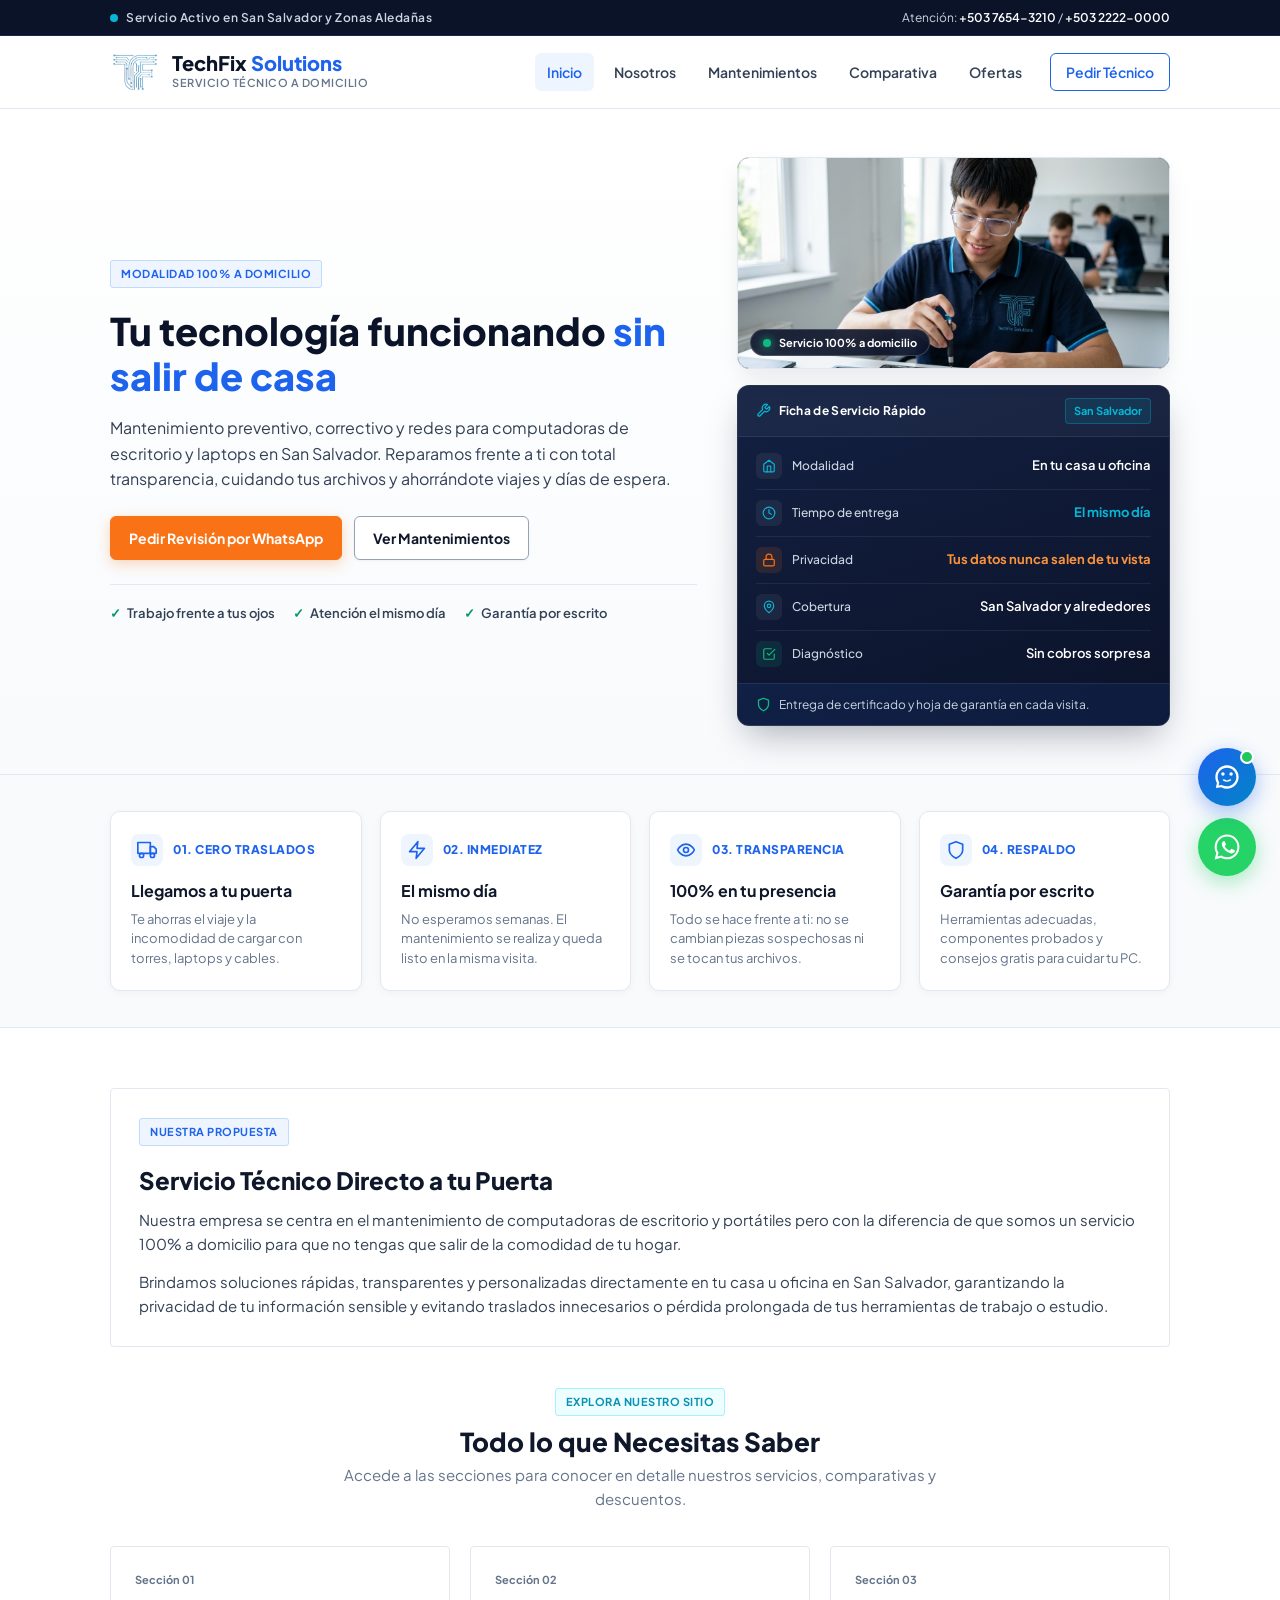
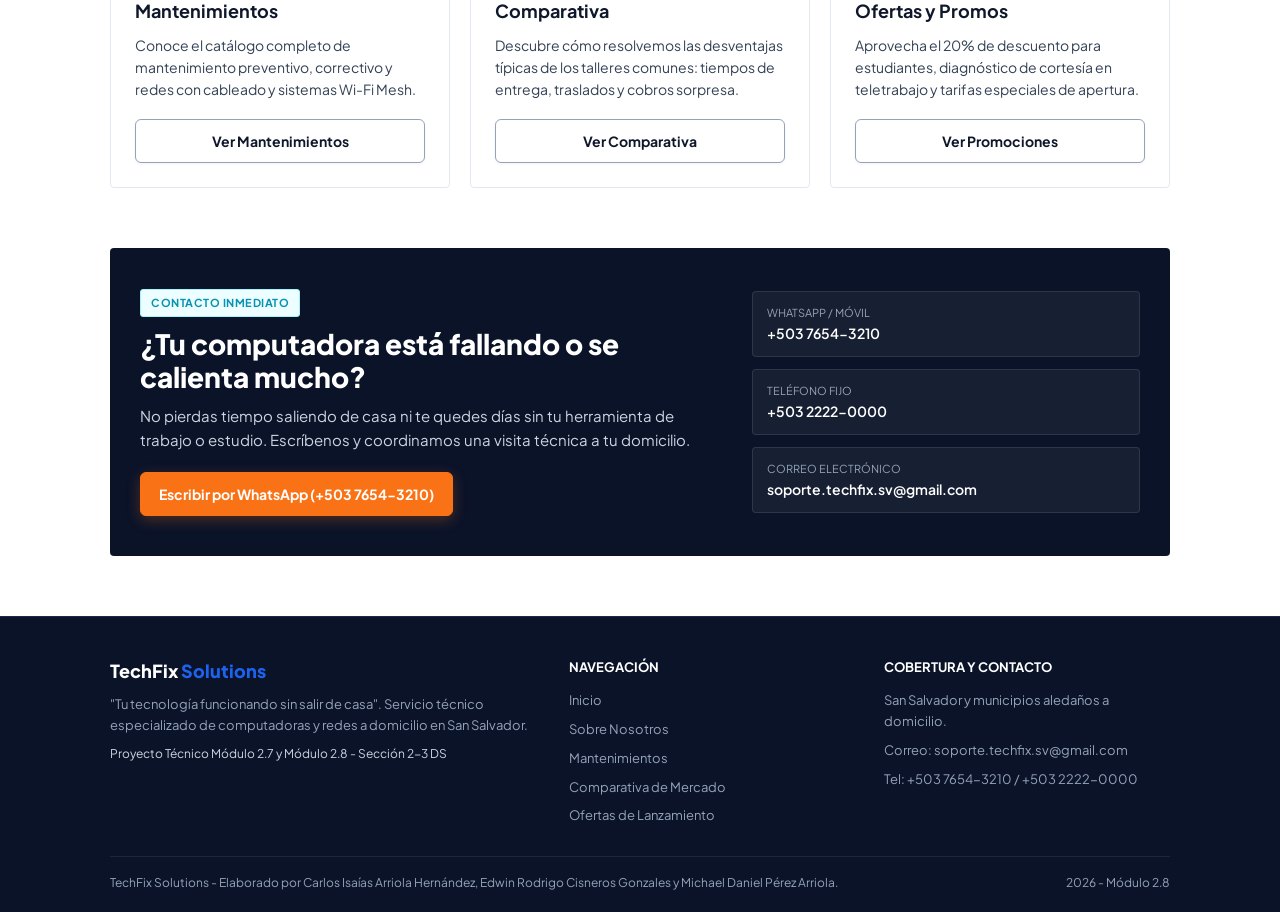
==== index.html @ d592412f "actualización" ====
<!DOCTYPE html>
<html lang="es">
<head>
    <meta charset="UTF-8">
    <meta name="viewport" content="width=device-width, initial-scale=1.0">
    <title>TechFix Solutions - Servicio Técnico a Domicilio</title>
    <link rel="stylesheet" href="styles.css">
</head>
<body>

    <div class="barra-superior">
        <div class="barra-superior-contenedor">
            <div class="barra-estado">
                <span class="punto-activo"></span>
                <span>Servicio Activo en San Salvador y Zonas Aledañas</span>
            </div>
            <div class="barra-telefonos">
                <span>Atención: </span>
                <a href="tel:+50376543210">+503 7654-3210</a>
                <span> / </span>
                <a href="tel:+50322220000">+503 2222-0000</a>
            </div>
        </div>
    </div>

    <header class="cabecera">
        <div class="cabecera-contenedor">
            <a href="index.html" class="logo-zona">
                <img src="img/logo.png" alt="Logo TechFix Solutions">
                <div class="logo-texto">
                    <span class="logo-titulo">TechFix <span>Solutions</span></span>
                    <span class="logo-subtitulo">Servicio Técnico a Domicilio</span>
                </div>
            </a>
            <!-- Botón Menú Hamburguesa Móvil -->
            <button class="menu-hamburguesa" id="menu-hamburguesa" aria-label="Abrir menú de navegación" aria-expanded="false">
                <span class="linea-hamburguesa"></span>
                <span class="linea-hamburguesa"></span>
                <span class="linea-hamburguesa"></span>
            </button>

            <nav class="navegacion" id="navegacion-menu">
                <a href="index.html" class="activo">Inicio</a>
                <a href="nosotros.html">Nosotros</a>
                <a href="mantenimientos.html">Mantenimientos</a>
                <a href="comparativa.html">Comparativa</a>
                <a href="ofertas.html">Ofertas</a>
                <a href="https://wa.me/50376543210?text=Hola%20TechFix,%20necesito%20una%20revisi%C3%B3n%20t%C3%A9cnica%20a%20domicilio." target="_blank" class="boton boton-menu">Pedir Técnico</a>
            </nav>
        </div>
    </header>

    <div class="portada">
        <div class="contenedor portada-grid">
            <div class="portada-texto">
                <span class="etiqueta">Modalidad 100% a Domicilio</span>
                <h1>Tu tecnología funcionando <span>sin salir de casa</span></h1>
                <p>
                    Mantenimiento preventivo, correctivo y redes para computadoras de escritorio y laptops en San Salvador. Reparamos frente a ti con total transparencia, cuidando tus archivos y ahorrándote viajes y días de espera.
                </p>

                <div class="grupo-botones">
                    <a href="https://wa.me/50376543210?text=Hola%20TechFix,%20quisiera%20solicitar%20una%20revisi%C3%B3n%20a%20domicilio." target="_blank" class="boton boton-naranja">
                        Pedir Revisión por WhatsApp
                    </a>
                    <a href="mantenimientos.html" class="boton boton-borde">
                        Ver Mantenimientos
                    </a>
                </div>

                <div class="puntos-clave">
                    <div class="punto-item">
                        <span class="icono-check">✓</span>
                        <span>Trabajo frente a tus ojos</span>
                    </div>
                    <div class="punto-item">
                        <span class="icono-check">✓</span>
                        <span>Atención el mismo día</span>
                    </div>
                    <div class="punto-item">
                        <span class="icono-check">✓</span>
                        <span>Garantía por escrito</span>
                    </div>
                </div>
            </div>

            <div class="portada-visual">
                <div class="hero-imagen-card">
                    <img src="img/tecnico-reparacion.jpg" alt="Técnico especialista de TechFix realizando mantenimiento de laptop a domicilio" class="hero-imagen">
                    <div class="hero-imagen-badge">
                        <span class="punto-verde"></span>
                        <span>Servicio 100% a domicilio</span>
                    </div>
                </div>

                <div class="ficha-servicio">
                    <div class="ficha-cabecera">
                        <div class="ficha-cabecera-titulo">
                            <svg width="15" height="15" viewBox="0 0 24 24" fill="none" stroke="currentColor" stroke-width="2" stroke-linecap="round" stroke-linejoin="round"><path d="M14.7 6.3a1 1 0 0 0 0 1.4l1.6 1.6a1 1 0 0 0 1.4 0l3.77-3.77a6 6 0 0 1-7.94 7.94l-6.91 6.91a2.12 2.12 0 0 1-3-3l6.91-6.91a6 6 0 0 1 7.94-7.94l-3.76 3.76z"></path></svg>
                            <span>Ficha de Servicio Rápido</span>
                        </div>
                        <span class="codigo">San Salvador</span>
                    </div>
                    <div class="ficha-cuerpo">
                        <div class="ficha-fila">
                            <div class="ficha-etiqueta-grupo">
                                <span class="ficha-icono">
                                    <svg width="14" height="14" viewBox="0 0 24 24" fill="none" stroke="currentColor" stroke-width="2" stroke-linecap="round" stroke-linejoin="round"><path d="m3 9 9-7 9 7v11a2 2 0 0 1-2 2H5a2 2 0 0 1-2-2z"></path><polyline points="9 22 9 12 15 12 15 22"></polyline></svg>
                                </span>
                                <span class="ficha-etiqueta">Modalidad</span>
                            </div>
                            <span class="ficha-valor">En tu casa u oficina</span>
                        </div>
                        <div class="ficha-fila">
                            <div class="ficha-etiqueta-grupo">
                                <span class="ficha-icono">
                                    <svg width="14" height="14" viewBox="0 0 24 24" fill="none" stroke="currentColor" stroke-width="2" stroke-linecap="round" stroke-linejoin="round"><circle cx="12" cy="12" r="10"></circle><polyline points="12 6 12 12 16 14"></polyline></svg>
                                </span>
                                <span class="ficha-etiqueta">Tiempo de entrega</span>
                            </div>
                            <span class="ficha-valor destacado-cian">El mismo día</span>
                        </div>
                        <div class="ficha-fila">
                            <div class="ficha-etiqueta-grupo">
                                <span class="ficha-icono naranja">
                                    <svg width="14" height="14" viewBox="0 0 24 24" fill="none" stroke="currentColor" stroke-width="2" stroke-linecap="round" stroke-linejoin="round"><rect x="3" y="11" width="18" height="11" rx="2" ry="2"></rect><path d="M7 11V7a5 5 0 0 1 10 0v4"></path></svg>
                                </span>
                                <span class="ficha-etiqueta">Privacidad</span>
                            </div>
                            <span class="ficha-valor destacado-naranja">Tus datos nunca salen de tu vista</span>
                        </div>
                        <div class="ficha-fila">
                            <div class="ficha-etiqueta-grupo">
                                <span class="ficha-icono">
                                    <svg width="14" height="14" viewBox="0 0 24 24" fill="none" stroke="currentColor" stroke-width="2" stroke-linecap="round" stroke-linejoin="round"><path d="M20 10c0 6-8 12-8 12s-8-6-8-12a8 8 0 0 1 16 0Z"></path><circle cx="12" cy="10" r="3"></circle></svg>
                                </span>
                                <span class="ficha-etiqueta">Cobertura</span>
                            </div>
                            <span class="ficha-valor">San Salvador y alrededores</span>
                        </div>
                        <div class="ficha-fila">
                            <div class="ficha-etiqueta-grupo">
                                <span class="ficha-icono verde">
                                    <svg width="14" height="14" viewBox="0 0 24 24" fill="none" stroke="currentColor" stroke-width="2" stroke-linecap="round" stroke-linejoin="round"><path d="M9 11l3 3L22 4"></path><path d="M21 12v7a2 2 0 0 1-2 2H5a2 2 0 0 1-2-2V5a2 2 0 0 1 2-2h11"></path></svg>
                                </span>
                                <span class="ficha-etiqueta">Diagnóstico</span>
                            </div>
                            <span class="ficha-valor">Sin cobros sorpresa</span>
                        </div>
                    </div>
                    <div class="ficha-pie">
                        <svg width="15" height="15" viewBox="0 0 24 24" fill="none" stroke="currentColor" stroke-width="2" stroke-linecap="round" stroke-linejoin="round"><path d="M12 22s8-4 8-10V5l-8-3-8 3v7c0 6 8 10 8 10z"></path></svg>
                        <span>Entrega de certificado y hoja de garantía en cada visita.</span>
                    </div>
                </div>
            </div>
        </div>
    </div>

    <div class="tira-ventajas">
        <div class="contenedor">
            <div class="ventajas-grid">
                <div class="ventaja-item">
                    <div class="ventaja-icono-wrap">
                        <svg width="20" height="20" viewBox="0 0 24 24" fill="none" stroke="currentColor" stroke-width="2" stroke-linecap="round" stroke-linejoin="round"><rect x="1" y="3" width="15" height="13"></rect><polygon points="16 8 20 8 23 11 23 16 16 16 16 8"></polygon><circle cx="5.5" cy="18.5" r="2.5"></circle><circle cx="18.5" cy="18.5" r="2.5"></circle></svg>
                        <span class="ventaja-numero">01. Cero Traslados</span>
                    </div>
                    <div class="ventaja-titulo">Llegamos a tu puerta</div>
                    <div class="ventaja-desc">Te ahorras el viaje y la incomodidad de cargar con torres, laptops y cables.</div>
                </div>
                <div class="ventaja-item">
                    <div class="ventaja-icono-wrap">
                        <svg width="20" height="20" viewBox="0 0 24 24" fill="none" stroke="currentColor" stroke-width="2" stroke-linecap="round" stroke-linejoin="round"><polygon points="13 2 3 14 12 14 11 22 21 10 12 10 13 2"></polygon></svg>
                        <span class="ventaja-numero">02. Inmediatez</span>
                    </div>
                    <div class="ventaja-titulo">El mismo día</div>
                    <div class="ventaja-desc">No esperamos semanas. El mantenimiento se realiza y queda listo en la misma visita.</div>
                </div>
                <div class="ventaja-item">
                    <div class="ventaja-icono-wrap">
                        <svg width="20" height="20" viewBox="0 0 24 24" fill="none" stroke="currentColor" stroke-width="2" stroke-linecap="round" stroke-linejoin="round"><path d="M2 12s3-7 10-7 10 7 10 7-3 7-10 7-10-7-10-7Z"></path><circle cx="12" cy="12" r="3"></circle></svg>
                        <span class="ventaja-numero">03. Transparencia</span>
                    </div>
                    <div class="ventaja-titulo">100% en tu presencia</div>
                    <div class="ventaja-desc">Todo se hace frente a ti: no se cambian piezas sospechosas ni se tocan tus archivos.</div>
                </div>
                <div class="ventaja-item">
                    <div class="ventaja-icono-wrap">
                        <svg width="20" height="20" viewBox="0 0 24 24" fill="none" stroke="currentColor" stroke-width="2" stroke-linecap="round" stroke-linejoin="round"><path d="M12 22s8-4 8-10V5l-8-3-8 3v7c0 6 8 10 8 10z"></path></svg>
                        <span class="ventaja-numero">04. Respaldo</span>
                    </div>
                    <div class="ventaja-titulo">Garantía por escrito</div>
                    <div class="ventaja-desc">Herramientas adecuadas, componentes probados y consejos gratis para cuidar tu PC.</div>
                </div>
            </div>
        </div>
    </div>

    <div class="seccion">
        <div class="contenedor">
            <div class="bloque-historia">
                <span class="etiqueta">Nuestra Propuesta</span>
                <h2 class="titulo-seccion" style="font-size: 24px; margin: 10px 0 14px 0;">Servicio Técnico Directo a tu Puerta</h2>
                <p>
                    Nuestra empresa se centra en el mantenimiento de computadoras de escritorio y portátiles pero con la diferencia de que somos un servicio 100% a domicilio para que no tengas que salir de la comodidad de tu hogar.
                </p>
                <p>
                    Brindamos soluciones rápidas, transparentes y personalizadas directamente en tu casa u oficina en San Salvador, garantizando la privacidad de tu información sensible y evitando traslados innecesarios o pérdida prolongada de tus herramientas de trabajo o estudio.
                </p>
            </div>

            <div class="seccion-cabecera centrada" style="margin-top: 40px;">
                <span class="etiqueta cian">Explora Nuestro Sitio</span>
                <h2 class="titulo-seccion">Todo lo que Necesitas Saber</h2>
                <p class="subtitulo-seccion">Accede a las secciones para conocer en detalle nuestros servicios, comparativas y descuentos.</p>
            </div>

            <div class="servicios-grid">
                <div class="tarjeta-servicio">
                    <span class="servicio-numero">Sección 01</span>
                    <h3>Mantenimientos</h3>
                    <p class="servicio-texto">
                        Conoce el catálogo completo de mantenimiento preventivo, correctivo y redes con cableado y sistemas Wi-Fi Mesh.
                    </p>
                    <a href="mantenimientos.html" class="boton boton-borde" style="margin-top: auto;">Ver Mantenimientos</a>
                </div>

                <div class="tarjeta-servicio">
                    <span class="servicio-numero">Sección 02</span>
                    <h3>Comparativa</h3>
                    <p class="servicio-texto">
                        Descubre cómo resolvemos las desventajas típicas de los talleres comunes: tiempos de entrega, traslados y cobros sorpresa.
                    </p>
                    <a href="comparativa.html" class="boton boton-borde" style="margin-top: auto;">Ver Comparativa</a>
                </div>

                <div class="tarjeta-servicio">
                    <span class="servicio-numero">Sección 03</span>
                    <h3>Ofertas y Promos</h3>
                    <p class="servicio-texto">
                        Aprovecha el 20% de descuento para estudiantes, diagnóstico de cortesía en teletrabajo y tarifas especiales de apertura.
                    </p>
                    <a href="ofertas.html" class="boton boton-borde" style="margin-top: auto;">Ver Promociones</a>
                </div>
            </div>
        </div>
    </div>

    <div class="seccion" style="padding-top: 0;">
        <div class="contenedor">
            <div class="tarjeta-contacto">
                <div>
                    <span class="etiqueta cian">Contacto Inmediato</span>
                    <h2>¿Tu computadora está fallando o se calienta mucho?</h2>
                    <p>
                        No pierdas tiempo saliendo de casa ni te quedes días sin tu herramienta de trabajo o estudio. Escríbenos y coordinamos una visita técnica a tu domicilio.
                    </p>
                    <a href="https://wa.me/50376543210?text=Hola%20TechFix,%20necesito%20agendar%20un%20servicio%20t%C3%A9cnico." target="_blank" class="boton boton-naranja">
                        Escribir por WhatsApp (+503 7654-3210)
                    </a>
                </div>

                <div class="contacto-lista">
                    <a href="https://wa.me/50376543210" target="_blank" class="contacto-fila">
                        <div>
                            <div class="contacto-dato-titulo">WhatsApp / Móvil</div>
                            <div class="contacto-dato-valor">+503 7654-3210</div>
                        </div>
                    </a>
                    <a href="tel:+50322220000" class="contacto-fila">
                        <div>
                            <div class="contacto-dato-titulo">Teléfono Fijo</div>
                            <div class="contacto-dato-valor">+503 2222-0000</div>
                        </div>
                    </a>
                    <a href="mailto:soporte.techfix.sv@gmail.com" class="contacto-fila">
                        <div>
                            <div class="contacto-dato-titulo">Correo Electrónico</div>
                            <div class="contacto-dato-valor">soporte.techfix.sv@gmail.com</div>
                        </div>
                    </a>
                </div>
            </div>
        </div>
    </div>

    <footer class="pie-pagina">
        <div class="contenedor">
            <div class="pie-grid">
                <div class="pie-columna">
                    <h3>TechFix <span>Solutions</span></h3>
                    <p>
                        "Tu tecnología funcionando sin salir de casa". Servicio técnico especializado de computadoras y redes a domicilio en San Salvador.
                    </p>
                    <p style="margin-top: 8px; font-size: 12px; color: #cbd5e1;">
                        Proyecto Técnico Módulo 2.7 y Módulo 2.8 - Sección 2-3 DS
                    </p>
                </div>

                <div class="pie-columna">
                    <h4>Navegación</h4>
                    <ul class="pie-enlaces">
                        <li><a href="index.html">Inicio</a></li>
                        <li><a href="nosotros.html">Sobre Nosotros</a></li>
                        <li><a href="mantenimientos.html">Mantenimientos</a></li>
                        <li><a href="comparativa.html">Comparativa de Mercado</a></li>
                        <li><a href="ofertas.html">Ofertas de Lanzamiento</a></li>
                    </ul>
                </div>

                <div class="pie-columna">
                    <h4>Cobertura y Contacto</h4>
                    <ul class="pie-lista">
                        <li>San Salvador y municipios aledaños a domicilio.</li>
                        <li>Correo: soporte.techfix.sv@gmail.com</li>
                        <li>Tel: +503 7654-3210 / +503 2222-0000</li>
                    </ul>
                </div>
            </div>

            <div class="pie-abajo">
                <div>TechFix Solutions - Elaborado por Carlos Isaías Arriola Hernández, Edwin Rodrigo Cisneros Gonzales y Michael Daniel Pérez Arriola.</div>
                <div>2026 - Módulo 2.8</div>
            </div>
        </div>
    </footer>

    <a href="https://wa.me/50376543210?text=Hola%20TechFix,%20quisiera%20solicitar%20una%20revisi%C3%B3n%20a%20domicilio." class="boton-flotante-wsp" target="_blank" rel="noopener noreferrer" aria-label="Contactar por WhatsApp">
        <svg viewBox="0 0 24 24">
            <path d="M12.04 2C6.58 2 2.13 6.45 2.13 11.91C2.13 13.66 2.59 15.36 3.45 16.86L2.05 22L7.3 20.62C8.75 21.41 10.38 21.83 12.04 21.83C17.5 21.83 21.95 17.38 21.95 11.92C21.95 9.27 20.92 6.78 19.05 4.91C17.18 3.03 14.69 2 12.04 2M12.05 3.67C14.25 3.67 16.31 4.53 17.87 6.09C19.42 7.65 20.28 9.72 20.28 11.92C20.28 16.46 16.58 20.15 12.04 20.15C10.56 20.15 9.11 19.76 7.85 19L7.55 18.83L4.43 19.65L5.26 16.61L5.06 16.29C4.24 15 3.8 13.47 3.8 11.91C3.81 7.37 7.5 3.67 12.05 3.67M9.53 7.33C9.33 7.33 9.03 7.41 8.78 7.68C8.54 7.94 7.86 8.58 7.86 9.87C7.86 11.16 8.8 12.41 8.93 12.59C9.07 12.77 10.74 15.34 13.3 16.44C13.91 16.7 14.39 16.86 14.76 16.98C15.37 17.17 15.93 17.15 16.37 17.08C16.87 17.01 17.88 16.47 18.09 15.88C18.3 15.29 18.3 14.79 18.23 14.68C18.17 14.58 18.02 14.52 17.75 14.39C17.48 14.26 16.17 13.61 15.93 13.52C15.68 13.44 15.5 13.39 15.32 13.66C15.14 13.93 14.63 14.52 14.47 14.71C14.32 14.89 14.17 14.92 13.9 14.79C13.63 14.65 12.78 14.38 11.76 13.47C10.97 12.76 10.43 11.89 10.28 11.63C10.13 11.36 10.26 11.22 10.4 11.08C10.52 10.96 10.67 10.77 10.81 10.61C10.95 10.44 11 10.32 11.09 10.13C11.18 9.95 11.14 9.79 11.07 9.66C11 9.53 10.49 8.27 10.28 7.76C10.08 7.27 9.87 7.33 9.71 7.33H9.53Z"/>
        </svg>
        <span class="tooltip-wsp">¿Hablamos por WhatsApp?</span>
    </a>

    <!-- Botón flotante para abrir/cerrar Asistente IA -->
    <button id="chat-toggle-btn" class="chat-toggle-btn" aria-label="Abrir chat con Asistente IA" title="Asistente TechFix IA">
        <svg viewBox="0 0 24 24">
            <path d="M12 2C6.477 2 2 6.477 2 12c0 1.821.487 3.53 1.338 5L2.5 21.5l4.636-.814A9.957 9.957 0 0012 22c5.523 0 10-4.477 10-10S17.523 2 12 2zm0 18c-1.48 0-2.88-.363-4.11-1.006l-.294-.153-2.73.479.489-2.673-.16-.298A7.95 7.95 0 014 12c0-4.411 3.589-8 8-8s8 3.589 8 8-3.589 8-8 8zm-3.5-9a1.5 1.5 0 100-3 1.5 1.5 0 000 3zm7 0a1.5 1.5 0 100-3 1.5 1.5 0 000 3zm-3.5 5c2.33 0 3.75-1.5 3.75-1.5-.22-.3-.55-.5-.95-.5-1.07 0-1.8 1-2.8 1s-1.73-1-2.8-1c-.4 0-.73.2-.95.5 0 0 1.42 1.5 3.75 1.5z"/>
        </svg>
        <span class="chat-toggle-badge"></span>
        <span class="tooltip-chat">¿Dudas? Habla con nuestra IA</span>
    </button>

    <!-- Contenedor del Chatbot -->
    <div id="chat-container" class="chat-container hidden" role="dialog" aria-labelledby="chat-titulo">
        <div class="chat-header">
            <div class="chat-header-info">
                <div class="chat-avatar-icon">
                    <svg viewBox="0 0 24 24">
                        <path d="M12 2a2 2 0 0 1 2 2c0 .74-.4 1.39-1 1.73V7h1a7 7 0 0 1 7 7h1a1 1 0 0 1 1 1v3a1 1 0 0 1-1 1h-1v1a2 2 0 0 1-2 2H5a2 2 0 0 1-2-2v-1H2a1 1 0 0 1-1-1v-3a1 1 0 0 1 1-1h1a7 7 0 0 1 7-7h1V5.73c-.6-.34-1-.99-1-1.73a2 2 0 0 1 2-2M7.5 13A2.5 2.5 0 0 0 5 15.5 2.5 2.5 0 0 0 7.5 18a2.5 2.5 0 0 0 2.5-2.5A2.5 2.5 0 0 0 7.5 13m9 0a2.5 2.5 0 0 0-2.5 2.5 2.5 2.5 0 0 0 2.5 2.5 2.5 2.5 0 0 0 2.5-2.5 2.5 2.5 0 0 0-2.5-2.5"/>
                    </svg>
                </div>
                <div class="chat-header-texto">
                    <span id="chat-titulo" class="chat-header-titulo">TechFix IA</span>
                    <span class="chat-header-estado">
                        <span class="status-dot-pulse"></span>
                        <span>Asistente en línea</span>
                    </span>
                </div>
            </div>
            <div class="chat-header-acciones">
                <button type="button" id="chat-reset-btn" class="chat-btn-icono" title="Reiniciar conversación" aria-label="Reiniciar conversación">
                    <svg viewBox="0 0 24 24">
                        <path d="M17.65 6.35A7.958 7.958 0 0 0 12 4c-4.42 0-7.99 3.58-7.99 8s3.57 8 7.99 8c3.73 0 6.84-2.55 7.73-6h-2.08A5.99 5.99 0 0 1 12 18c-3.31 0-6-2.69-6-6s2.69-6 6-6c1.66 0 3.14.69 4.22 1.78L13 11h7V4l-2.35 2.35z"/>
                    </svg>
                </button>
                <button type="button" id="chat-close-btn" class="chat-btn-icono" title="Cerrar chat" aria-label="Cerrar chat">
                    <svg viewBox="0 0 24 24">
                        <path d="M19 6.41L17.59 5 12 10.59 6.41 5 5 6.41 10.59 12 5 17.59 6.41 19 12 13.41 17.59 19 19 17.59 13.41 12z"/>
                    </svg>
                </button>
            </div>
        </div>

        <div id="chat-messages" class="chat-messages">
            <div class="chat-msg bot">
                <p><strong>¡Hola! Soy TechFix IA</strong>, tu asistente virtual a domicilio.</p>
                <p>¿En qué te puedo ayudar hoy? Puedes preguntarme sobre nuestros mantenimientos, promociones o cómo agendar una visita técnica.</p>
            </div>
            <div class="chat-suggestions" id="chat-suggestions">
                <button type="button" class="chat-chip" data-query="¿Cuáles son los tipos de mantenimiento y qué incluyen?">Mantenimientos</button>
                <button type="button" class="chat-chip" data-query="¿Qué ofertas o promociones tienen vigentes?">Ofertas y Descuentos</button>
                <button type="button" class="chat-chip" data-query="¿En qué zonas atienden a domicilio?">Cobertura a Domicilio</button>
                <button type="button" class="chat-chip" data-query="¿Cómo puedo pedir un técnico por WhatsApp?">Pedir Técnico</button>
            </div>
        </div>

        <form id="chat-form" class="chat-input-area">
            <div class="chat-form-row">
                <input type="text" id="chat-input" placeholder="Escribe tu consulta aquí..." autocomplete="off" required />
                <button type="submit" id="chat-send-btn" aria-label="Enviar mensaje" title="Enviar">
                    <svg viewBox="0 0 24 24">
                        <path d="M2.01 21L23 12 2.01 3 2 10l15 2-15 2z"/>
                    </svg>
                </button>
            </div>
            <div class="chat-footer-note">TechFix Solutions · Respuestas con IA a domicilio</div>
        </form>
    </div>

    <script src="chat.js"></script>
</body>
</html>
---- styles.css ----
@import url('https://fonts.googleapis.com/css2?family=Plus+Jakarta+Sans:wght@400;500;600;700;800&display=swap');

:root {
    --azul-principal: #1D63ED;
    --azul-oscuro: #1248b8;
    --azul-fondo: #eff5ff;
    --cian: #06B6D4;
    --cian-fondo: #ecfeff;
    --naranja: #F97316;
    --naranja-oscuro: #ea580c;
    --naranja-fondo: #fff7ed;
    --negro-fondo: #0b1329;
    --azul-noche: #132042;
    --texto-oscuro: #0f172a;
    --texto-medio: #334155;
    --texto-suave: #64748b;
    --borde: #e2e8f0;
    --fondo-gris: #f8fafc;
    --blanco: #ffffff;
}

* {
    box-sizing: border-box;
    margin: 0;
    padding: 0;
}

body {
    font-family: 'Plus Jakarta Sans', sans-serif;
    background-color: #ffffff;
    color: var(--texto-oscuro);
    line-height: 1.6;
}

.barra-superior {
    background-color: var(--negro-fondo);
    color: #cbd5e1;
    font-size: 12px;
    padding: 8px 0;
    border-bottom: 1px solid #1a284e;
}

.barra-superior-contenedor {
    max-width: 1100px;
    margin: 0 auto;
    padding: 0 20px;
    display: flex;
    justify-content: space-between;
    align-items: center;
    gap: 15px;
    flex-wrap: wrap;
}

.barra-estado {
    display: flex;
    align-items: center;
    gap: 8px;
    font-weight: 600;
    letter-spacing: 0.5px;
}

.punto-activo {
    width: 8px;
    height: 8px;
    background-color: var(--cian);
    border-radius: 50%;
}

.barra-telefonos a {
    color: #ffffff;
    text-decoration: none;
    font-weight: 600;
}

.barra-telefonos a:hover {
    color: var(--cian);
}

.cabecera {
    background-color: var(--blanco);
    border-bottom: 1px solid var(--borde);
    position: sticky;
    top: 0;
    z-index: 100;
}

.cabecera-contenedor {
    max-width: 1100px;
    margin: 0 auto;
    padding: 15px 20px;
    display: flex;
    justify-content: space-between;
    align-items: center;
}

.logo-zona {
    display: flex;
    align-items: center;
    gap: 12px;
    text-decoration: none;
    color: inherit;
}

.logo-zona img {
    height: 42px;
    width: auto;
}

.logo-texto {
    display: flex;
    flex-direction: column;
}

.logo-titulo {
    font-size: 20px;
    font-weight: 800;
    color: var(--negro-fondo);
    line-height: 1.1;
}

.logo-titulo span {
    color: var(--azul-principal);
}

.logo-subtitulo {
    font-size: 11px;
    color: var(--texto-suave);
    font-weight: 600;
    text-transform: uppercase;
    letter-spacing: 0.5px;
}

/* Botón Hamburguesa (oculto en desktop) */
.menu-hamburguesa {
    display: none;
    background: transparent;
    border: none;
    cursor: pointer;
    padding: 8px;
    z-index: 101;
}

.linea-hamburguesa {
    display: block;
    width: 22px;
    height: 2.5px;
    background-color: var(--texto-oscuro);
    border-radius: 2px;
    transition: transform 0.3s cubic-bezier(0.16, 1, 0.3, 1), opacity 0.25s ease, background-color 0.25s ease;
}

.navegacion {
    display: flex;
    align-items: center;
    gap: 8px;
}

.navegacion a {
    color: var(--texto-medio);
    text-decoration: none;
    font-size: 14px;
    font-weight: 600;
    padding: 8px 12px;
    border-radius: 6px;
    transition: color 0.2s ease, background-color 0.2s ease;
}

.navegacion a:hover {
    color: var(--azul-principal);
    background-color: var(--fondo-gris);
}

.navegacion a.activo {
    color: var(--azul-principal);
    background-color: var(--azul-fondo);
}

.boton-menu {
    background-color: transparent !important;
    color: var(--azul-principal) !important;
    border: 1.5px solid var(--azul-principal) !important;
    font-weight: 700;
    padding: 7px 15px !important;
    border-radius: 6px;
    margin-left: 8px;
    transition: all 0.2s ease;
}

.boton-menu:hover {
    background-color: var(--azul-principal) !important;
    color: var(--blanco) !important;
    transform: translateY(-1px);
    box-shadow: 0 4px 12px rgba(29, 99, 237, 0.25);
}

.contenedor {
    max-width: 1100px;
    margin: 0 auto;
    padding: 0 20px;
}

.seccion {
    padding: 60px 0;
}

.seccion-gris {
    background-color: var(--fondo-gris);
    border-top: 1px solid var(--borde);
    border-bottom: 1px solid var(--borde);
}

.seccion-cabecera {
    margin-bottom: 35px;
}

.seccion-cabecera.centrada {
    text-align: center;
    max-width: 650px;
    margin-left: auto;
    margin-right: auto;
}

.etiqueta {
    display: inline-block;
    font-size: 11px;
    font-weight: 700;
    text-transform: uppercase;
    letter-spacing: 0.5px;
    color: var(--azul-principal);
    background-color: var(--azul-fondo);
    border: 1px solid #bfdbfe;
    padding: 4px 10px;
    border-radius: 3px;
    margin-bottom: 10px;
}

.etiqueta.naranja {
    color: var(--naranja);
    background-color: var(--naranja-fondo);
    border-color: #fed7aa;
}

.etiqueta.cian {
    color: #0891b2;
    background-color: var(--cian-fondo);
    border-color: #a5f3fc;
}

.titulo-seccion {
    font-size: 26px;
    font-weight: 800;
    color: var(--texto-oscuro);
    line-height: 1.2;
}

.subtitulo-seccion {
    font-size: 15px;
    color: var(--texto-suave);
    margin-top: 6px;
}

.boton {
    display: inline-flex;
    align-items: center;
    justify-content: center;
    gap: 8px;
    font-size: 14px;
    font-weight: 700;
    text-decoration: none;
    padding: 10px 18px;
    border-radius: 6px;
    cursor: pointer;
    border: 1px solid transparent;
    transition: all 0.2s ease;
}

.boton-naranja {
    background-color: var(--naranja);
    color: var(--blanco);
    border: 1.5px solid var(--naranja);
    box-shadow: 0 4px 14px rgba(249, 115, 22, 0.28);
}

.boton-naranja:hover {
    background-color: var(--naranja-oscuro);
    border-color: var(--naranja-oscuro);
    transform: translateY(-1px);
    box-shadow: 0 6px 18px rgba(249, 115, 22, 0.4);
}

.boton-borde {
    background-color: var(--blanco);
    color: var(--texto-oscuro);
    border: 1.5px solid #94a3b8;
    box-shadow: 0 1px 3px rgba(15, 23, 42, 0.05);
}

.boton-borde:hover {
    background-color: #f8fafc;
    border-color: var(--azul-principal);
    color: var(--azul-principal);
    transform: translateY(-1px);
    box-shadow: 0 4px 12px rgba(15, 23, 42, 0.08);
}

.boton-azul {
    background-color: var(--azul-principal);
    color: var(--blanco);
    border-color: var(--azul-principal);
}

.boton-azul:hover {
    background-color: var(--azul-oscuro);
}

.portada {
    padding: 48px 0;
    background: linear-gradient(180deg, #ffffff 0%, #f8fafc 100%);
    border-bottom: 1px solid var(--borde);
}

.portada-grid {
    display: grid;
    grid-template-columns: 1.15fr 0.85fr;
    gap: 40px;
    align-items: center;
}

.portada-texto h1 {
    font-size: 38px;
    font-weight: 800;
    color: var(--negro-fondo);
    line-height: 1.2;
    margin: 10px 0 16px 0;
}

.portada-texto h1 span {
    color: var(--azul-principal);
}

.portada-texto p {
    font-size: 16px;
    color: var(--texto-medio);
    margin-bottom: 24px;
}

.grupo-botones {
    display: flex;
    gap: 12px;
    flex-wrap: wrap;
    margin-bottom: 24px;
}

.puntos-clave {
    display: flex;
    gap: 18px;
    flex-wrap: wrap;
    border-top: 1px solid var(--borde);
    padding-top: 18px;
}

.punto-item {
    font-size: 13px;
    font-weight: 600;
    color: var(--texto-medio);
    display: flex;
    align-items: center;
    gap: 6px;
}

.punto-item span.icono-check {
    color: #059669;
    font-weight: 800;
}

.portada-visual {
    display: flex;
    flex-direction: column;
    gap: 16px;
}

.hero-imagen-card {
    position: relative;
    border-radius: 12px;
    overflow: hidden;
    border: 1px solid var(--borde);
    box-shadow: 0 10px 25px -5px rgba(15, 23, 42, 0.1);
    background-color: var(--negro-fondo);
    line-height: 0;
}

.hero-imagen {
    width: 100%;
    height: 210px;
    object-fit: cover;
    object-position: center 25%;
    display: block;
    transition: transform 0.3s ease;
}

.hero-imagen-card:hover .hero-imagen {
    transform: scale(1.02);
}

.hero-imagen-badge {
    position: absolute;
    bottom: 12px;
    left: 12px;
    background: rgba(11, 19, 41, 0.88);
    backdrop-filter: blur(8px);
    -webkit-backdrop-filter: blur(8px);
    border: 1px solid rgba(255, 255, 255, 0.18);
    color: #ffffff;
    font-size: 11px;
    font-weight: 700;
    padding: 6px 12px;
    border-radius: 20px;
    display: inline-flex;
    align-items: center;
    gap: 8px;
    line-height: 1.2;
}

.hero-imagen-badge .punto-verde {
    width: 8px;
    height: 8px;
    background-color: #10b981;
    border-radius: 50%;
    box-shadow: 0 0 8px #10b981;
}

.ficha-servicio {
    background: linear-gradient(160deg, #132042 0%, #0b1329 100%);
    color: var(--blanco);
    border-radius: 12px;
    border: 1px solid rgba(255, 255, 255, 0.12);
    box-shadow: 0 16px 36px -10px rgba(11, 19, 41, 0.35);
    overflow: hidden;
}

.ficha-cabecera {
    background: rgba(255, 255, 255, 0.04);
    padding: 12px 18px;
    display: flex;
    justify-content: space-between;
    align-items: center;
    font-size: 12px;
    font-weight: 700;
    border-bottom: 1px solid rgba(255, 255, 255, 0.08);
}

.ficha-cabecera-titulo {
    display: flex;
    align-items: center;
    gap: 8px;
    letter-spacing: 0.3px;
    color: var(--blanco);
}

.ficha-cabecera-titulo svg {
    color: var(--cian);
    flex-shrink: 0;
}

.ficha-cabecera span.codigo {
    color: var(--cian);
    font-size: 11px;
    background: rgba(6, 182, 212, 0.12);
    border: 1px solid rgba(6, 182, 212, 0.3);
    padding: 3px 8px;
    border-radius: 4px;
    font-weight: 700;
}

.ficha-cuerpo {
    padding: 6px 18px;
}

.ficha-fila {
    display: flex;
    justify-content: space-between;
    align-items: center;
    padding: 10px 0;
    border-bottom: 1px solid rgba(255, 255, 255, 0.07);
    font-size: 13px;
    gap: 12px;
}

.ficha-fila:last-child {
    border-bottom: none;
}

.ficha-etiqueta-grupo {
    display: flex;
    align-items: center;
    gap: 10px;
    flex-shrink: 0;
}

.ficha-icono {
    display: flex;
    align-items: center;
    justify-content: center;
    width: 26px;
    height: 26px;
    border-radius: 6px;
    background: rgba(255, 255, 255, 0.06);
    color: var(--cian);
    flex-shrink: 0;
}

.ficha-icono.naranja {
    color: var(--naranja);
    background: rgba(249, 115, 22, 0.12);
}

.ficha-icono.verde {
    color: #10b981;
    background: rgba(16, 185, 129, 0.12);
}

.ficha-etiqueta {
    color: #cbd5e1;
    font-size: 12px;
    font-weight: 500;
}

.ficha-valor {
    color: var(--blanco);
    font-weight: 600;
    text-align: right;
    font-size: 13px;
}

.ficha-valor.destacado-cian {
    color: var(--cian);
    font-weight: 700;
}

.ficha-valor.destacado-naranja {
    color: #fb923c;
    font-weight: 700;
}

.ficha-pie {
    padding: 11px 18px;
    background-color: rgba(29, 99, 237, 0.1);
    border-top: 1px solid rgba(255, 255, 255, 0.08);
    font-size: 12px;
    color: #cbd5e1;
    display: flex;
    align-items: center;
    gap: 8px;
}

.ficha-pie svg {
    color: #10b981;
    flex-shrink: 0;
}

.tira-ventajas {
    background-color: var(--fondo-gris);
    border-bottom: 1px solid var(--borde);
    padding: 36px 0;
}

.ventajas-grid {
    display: grid;
    grid-template-columns: repeat(4, 1fr);
    gap: 18px;
}

.ventaja-item {
    background-color: var(--blanco);
    border: 1px solid var(--borde);
    border-radius: 10px;
    padding: 22px 20px;
    box-shadow: 0 2px 8px rgba(15, 23, 42, 0.04);
    display: flex;
    flex-direction: column;
    transition: transform 0.2s ease, box-shadow 0.2s ease, border-color 0.2s ease;
}

.ventaja-item:hover {
    transform: translateY(-3px);
    box-shadow: 0 10px 22px -5px rgba(15, 23, 42, 0.09);
    border-color: #cbd5e1;
}

.ventaja-icono-wrap {
    display: flex;
    align-items: center;
    gap: 10px;
    margin-bottom: 12px;
}

.ventaja-icono-wrap svg {
    color: var(--azul-principal);
    background: var(--azul-fondo);
    padding: 6px;
    width: 32px;
    height: 32px;
    border-radius: 8px;
    flex-shrink: 0;
}

.ventaja-numero {
    font-size: 12px;
    font-weight: 800;
    color: var(--azul-principal);
    text-transform: uppercase;
    letter-spacing: 0.5px;
}

.ventaja-titulo {
    font-size: 16px;
    font-weight: 700;
    color: var(--texto-oscuro);
    margin-bottom: 6px;
}

.ventaja-desc {
    font-size: 13px;
    color: var(--texto-suave);
    line-height: 1.5;
}

.servicios-grid {
    display: grid;
    grid-template-columns: repeat(3, 1fr);
    gap: 20px;
}

.tarjeta-servicio {
    background-color: var(--blanco);
    border: 1px solid var(--borde);
    border-radius: 4px;
    padding: 24px;
    display: flex;
    flex-direction: column;
}

.tarjeta-servicio:hover {
    border-color: var(--azul-principal);
}

.servicio-numero {
    font-size: 11px;
    font-weight: 700;
    color: var(--texto-suave);
    margin-bottom: 8px;
}

.tarjeta-servicio h3 {
    font-size: 18px;
    font-weight: 700;
    color: var(--texto-oscuro);
    margin-bottom: 8px;
}

.servicio-texto {
    font-size: 14px;
    color: var(--texto-medio);
    margin-bottom: 18px;
}

.servicio-lista {
    list-style: none;
    margin-top: auto;
    border-top: 1px solid var(--borde);
    padding-top: 14px;
    display: flex;
    flex-direction: column;
    gap: 10px;
}

.servicio-lista li {
    font-size: 13px;
    color: var(--texto-medio);
    display: flex;
    gap: 8px;
    line-height: 1.4;
}

.servicio-lista li span.icono {
    color: var(--azul-principal);
    font-weight: bold;
}

.tabla-contenedor {
    background-color: var(--blanco);
    border: 1px solid var(--borde);
    border-radius: 4px;
    overflow-x: auto;
}

.tabla-comparativa {
    width: 100%;
    border-collapse: collapse;
    font-size: 14px;
}

.tabla-comparativa th {
    background-color: var(--fondo-gris);
    padding: 14px 18px;
    font-weight: 700;
    color: var(--texto-oscuro);
    border-bottom: 1px solid var(--borde);
    text-align: left;
}

.tabla-comparativa th.col-techfix {
    background-color: var(--azul-fondo);
    color: var(--azul-oscuro);
    border-bottom: 2px solid var(--azul-principal);
}

.tabla-comparativa td {
    padding: 14px 18px;
    border-bottom: 1px solid var(--borde);
    vertical-align: top;
}

.tabla-comparativa tr:last-child td {
    border-bottom: none;
}

.td-aspecto {
    font-weight: 700;
    color: var(--texto-oscuro);
    width: 25%;
}

.td-taller {
    color: var(--texto-suave);
    width: 37.5%;
    background-color: #fafbfd;
}

.td-techfix {
    color: var(--texto-oscuro);
    font-weight: 600;
    width: 37.5%;
    background-color: #f7faff;
}

.insignia-mala {
    display: inline-block;
    font-size: 11px;
    font-weight: 700;
    color: #991b1b;
    background-color: #fee2e2;
    padding: 2px 6px;
    border-radius: 2px;
    margin-bottom: 4px;
}

.insignia-buena {
    display: inline-block;
    font-size: 11px;
    font-weight: 700;
    color: #065f46;
    background-color: #d1fae5;
    padding: 2px 6px;
    border-radius: 2px;
    margin-bottom: 4px;
}

.ofertas-grid {
    display: grid;
    grid-template-columns: repeat(3, 1fr);
    gap: 20px;
}

.tarjeta-oferta {
    background-color: var(--blanco);
    border: 1px solid var(--borde);
    border-radius: 4px;
    padding: 24px;
    display: flex;
    flex-direction: column;
}

.tarjeta-oferta.destacada {
    border-color: var(--azul-principal);
    border-width: 2px;
}

.oferta-tipo {
    font-size: 11px;
    font-weight: 700;
    color: var(--texto-suave);
    text-transform: uppercase;
    margin-bottom: 6px;
}

.oferta-valor {
    font-size: 30px;
    font-weight: 800;
    color: var(--azul-principal);
    line-height: 1;
    margin-bottom: 8px;
}

.tarjeta-oferta:nth-child(2) .oferta-valor {
    color: #0891b2;
}

.tarjeta-oferta:nth-child(3) .oferta-valor {
    color: var(--naranja);
}

.oferta-titulo {
    font-size: 16px;
    font-weight: 700;
    color: var(--texto-oscuro);
    margin-bottom: 8px;
}

.oferta-desc {
    font-size: 13px;
    color: var(--texto-medio);
    line-height: 1.5;
    margin-bottom: 16px;
}

.oferta-nota {
    margin-top: auto;
    font-size: 11px;
    color: var(--texto-suave);
    border-top: 1px solid var(--borde);
    padding-top: 10px;
}

.tarjeta-contacto {
    background-color: var(--negro-fondo);
    color: var(--blanco);
    border-radius: 4px;
    padding: 40px 30px;
    display: grid;
    grid-template-columns: 1.2fr 0.8fr;
    gap: 30px;
    align-items: center;
}

.tarjeta-contacto h2 {
    font-size: 28px;
    font-weight: 800;
    line-height: 1.2;
    margin-bottom: 10px;
}

.tarjeta-contacto p {
    font-size: 15px;
    color: #cbd5e1;
    margin-bottom: 20px;
}

.contacto-lista {
    display: flex;
    flex-direction: column;
    gap: 12px;
}

.contacto-fila {
    display: flex;
    align-items: center;
    gap: 12px;
    padding: 12px 14px;
    background-color: rgba(255, 255, 255, 0.05);
    border: 1px solid rgba(255, 255, 255, 0.1);
    border-radius: 4px;
    color: var(--blanco);
    text-decoration: none;
}

.contacto-fila:hover {
    border-color: var(--cian);
    background-color: rgba(255, 255, 255, 0.08);
}

.contacto-dato-titulo {
    font-size: 11px;
    color: #94a3b8;
    text-transform: uppercase;
}

.contacto-dato-valor {
    font-size: 14px;
    font-weight: 600;
}

.bloque-historia {
    background-color: var(--blanco);
    border: 1px solid var(--borde);
    border-radius: 4px;
    padding: 28px;
    margin-bottom: 30px;
}

.bloque-historia p {
    font-size: 15px;
    color: var(--texto-medio);
    margin-bottom: 14px;
}

.bloque-historia p:last-child {
    margin-bottom: 0;
}

.mision-vision-grid {
    display: grid;
    grid-template-columns: 1fr 1fr;
    gap: 20px;
    margin-bottom: 35px;
}

.tarjeta-mv {
    background-color: var(--blanco);
    border: 1px solid var(--borde);
    border-radius: 4px;
    padding: 24px;
}

.tarjeta-mv.mision {
    border-top: 3px solid var(--azul-principal);
}

.tarjeta-mv.vision {
    border-top: 3px solid var(--cian);
}

.tarjeta-mv h3 {
    font-size: 18px;
    font-weight: 700;
    margin-bottom: 8px;
}

.tarjeta-mv p {
    font-size: 14px;
    color: var(--texto-medio);
}

.valores-grid {
    display: grid;
    grid-template-columns: repeat(4, 1fr);
    gap: 15px;
    margin-bottom: 40px;
}

.tarjeta-valor {
    background-color: var(--blanco);
    border: 1px solid var(--borde);
    border-radius: 4px;
    padding: 18px;
}

.tarjeta-valor h4 {
    font-size: 15px;
    font-weight: 700;
    color: var(--texto-oscuro);
    margin-bottom: 6px;
}

.tarjeta-valor p {
    font-size: 13px;
    color: var(--texto-medio);
}


.herramientas-grid {
    display: grid;
    grid-template-columns: repeat(3, 1fr);
    gap: 15px;
}

.tarjeta-herramienta {
    background-color: var(--blanco);
    border: 1px solid var(--borde);
    border-radius: 4px;
    padding: 18px;
}

.tarjeta-herramienta h4 {
    font-size: 14px;
    font-weight: 700;
    color: var(--texto-oscuro);
    margin-bottom: 6px;
}

.tarjeta-herramienta p {
    font-size: 13px;
    color: var(--texto-medio);
}

.pie-pagina {
    background-color: var(--negro-fondo);
    color: #94a3b8;
    padding: 40px 0 20px 0;
    font-size: 13px;
    border-top: 1px solid #1a284e;
}

.pie-grid {
    display: grid;
    grid-template-columns: 1.5fr 1fr 1fr;
    gap: 30px;
    margin-bottom: 30px;
}

.pie-columna h3 {
    color: var(--blanco);
    font-size: 18px;
    font-weight: 800;
    margin-bottom: 8px;
}

.pie-columna h3 span {
    color: var(--azul-principal);
}

.pie-columna h4 {
    color: var(--blanco);
    font-size: 13px;
    font-weight: 700;
    text-transform: uppercase;
    margin-bottom: 12px;
}

.pie-enlaces {
    list-style: none;
    display: flex;
    flex-direction: column;
    gap: 8px;
}

.pie-enlaces a {
    color: #94a3b8;
    text-decoration: none;
}

.pie-enlaces a:hover {
    color: var(--cian);
}

.pie-lista {
    list-style: none;
    display: flex;
    flex-direction: column;
    gap: 8px;
}

.pie-abajo {
    border-top: 1px solid rgba(255, 255, 255, 0.08);
    padding-top: 16px;
    display: flex;
    justify-content: space-between;
    flex-wrap: wrap;
    gap: 10px;
    font-size: 12px;
}

.boton-flotante-wsp {
    position: fixed;
    bottom: 24px;
    right: 24px;
    width: 58px;
    height: 58px;
    background-color: #25D366;
    color: #ffffff !important;
    border-radius: 50%;
    display: flex;
    align-items: center;
    justify-content: center;
    box-shadow: 0 6px 20px rgba(37, 211, 102, 0.4);
    z-index: 999;
    text-decoration: none;
    transition: transform 0.25s ease, box-shadow 0.25s ease;
}

.boton-flotante-wsp:hover {
    transform: scale(1.08) translateY(-2px);
    box-shadow: 0 10px 25px rgba(37, 211, 102, 0.55);
    color: #ffffff !important;
}

.boton-flotante-wsp svg {
    width: 30px;
    height: 30px;
    fill: currentColor;
}

.boton-flotante-wsp .tooltip-wsp {
    position: absolute;
    right: 68px;
    background-color: var(--negro-fondo);
    color: #ffffff;
    padding: 6px 12px;
    border-radius: 6px;
    font-size: 12px;
    font-weight: 600;
    white-space: nowrap;
    opacity: 0;
    pointer-events: none;
    transform: translateX(10px);
    transition: opacity 0.2s ease, transform 0.2s ease;
    box-shadow: 0 4px 12px rgba(0, 0, 0, 0.15);
}

.boton-flotante-wsp:hover .tooltip-wsp {
    opacity: 1;
    transform: translateX(0);
}

/* ==========================================================================
   ADAPTABILIDAD RESPONSIVE GLOBAL (TABLETS Y MÓVILES)
   ========================================================================== */

/* Prevenir cualquier desborde horizontal indeseado */
html, body {
    overflow-x: hidden;
    max-width: 100vw;
}

img {
    max-width: 100%;
    height: auto;
}

@media (max-width: 850px) {
    .cabecera {
        position: sticky;
        top: 0;
        z-index: 1000;
    }

    .cabecera-contenedor {
        display: flex;
        justify-content: space-between;
        align-items: center;
        padding: 12px 18px;
        position: relative;
    }

    /* Mostrar botón hamburguesa en tablets y móviles */
    .menu-hamburguesa {
        display: flex;
        flex-direction: column;
        justify-content: center;
        align-items: center;
        gap: 5px;
        width: 42px;
        height: 42px;
        border-radius: 10px;
        background-color: var(--fondo-gris);
        border: 1.5px solid var(--borde);
        cursor: pointer;
        transition: all 0.2s ease;
    }

    .menu-hamburguesa:hover {
        background-color: var(--azul-fondo);
        border-color: #bfdbfe;
    }

    /* Animación de 3 líneas a X */
    .menu-hamburguesa.activo .linea-hamburguesa:nth-child(1) {
        transform: translateY(7.5px) rotate(45deg);
        background-color: var(--azul-principal);
    }

    .menu-hamburguesa.activo .linea-hamburguesa:nth-child(2) {
        opacity: 0;
        transform: scaleX(0);
    }

    .menu-hamburguesa.activo .linea-hamburguesa:nth-child(3) {
        transform: translateY(-7.5px) rotate(-45deg);
        background-color: var(--azul-principal);
    }

    /* Menú desplegable móvil elegante */
    .navegacion {
        position: absolute;
        top: 100%;
        left: 0;
        width: 100%;
        background-color: #ffffff;
        border-bottom: 3px solid var(--azul-principal);
        box-shadow: 0 20px 35px -5px rgba(11, 19, 41, 0.16);
        display: flex;
        flex-direction: column;
        padding: 14px 18px 20px 18px;
        gap: 8px;
        opacity: 0;
        visibility: hidden;
        pointer-events: none;
        transform: translateY(-12px);
        transition: opacity 0.25s ease, transform 0.25s cubic-bezier(0.16, 1, 0.3, 1), visibility 0.25s;
        z-index: 999;
    }

    .navegacion.abierto {
        opacity: 1;
        visibility: visible;
        pointer-events: auto;
        transform: translateY(0);
    }

    .navegacion a {
        display: flex;
        align-items: center;
        justify-content: space-between;
        font-size: 14.5px;
        font-weight: 600;
        padding: 11px 16px;
        border-radius: 8px;
        background-color: var(--fondo-gris);
        border: 1px solid var(--borde);
        color: var(--texto-oscuro);
        transition: all 0.15s ease;
    }

    .navegacion a:hover {
        background-color: var(--azul-fondo);
        color: var(--azul-principal);
        border-color: #bfdbfe;
    }

    .navegacion a.activo {
        background-color: var(--azul-principal);
        color: #ffffff !important;
        border-color: var(--azul-principal);
        font-weight: 700;
    }

    .boton-menu {
        margin-left: 0 !important;
        margin-top: 6px;
        background-color: var(--naranja) !important;
        color: #ffffff !important;
        border: none !important;
        justify-content: center !important;
        text-align: center !important;
        font-size: 15px !important;
        font-weight: 700;
        padding: 13px 18px !important;
        border-radius: 8px !important;
        box-shadow: 0 4px 14px rgba(249, 115, 22, 0.28);
    }

    .boton-menu:hover {
        background-color: var(--naranja-oscuro) !important;
    }

    .portada-grid {
        grid-template-columns: 1fr;
        gap: 32px;
    }

    .ventajas-grid {
        grid-template-columns: repeat(2, 1fr);
        gap: 16px;
    }

    .servicios-grid,
    .ofertas-grid,
    .herramientas-grid,
    .pie-grid {
        grid-template-columns: 1fr;
        gap: 20px;
    }

    .valores-grid,
    .mision-vision-grid {
        grid-template-columns: 1fr;
        gap: 16px;
    }

    .tarjeta-contacto {
        grid-template-columns: 1fr;
        padding: 30px 24px;
        gap: 24px;
    }
}

@media (max-width: 600px) {
    /* Barra superior compacta y centrada */
    .barra-superior {
        padding: 6px 0;
        font-size: 11px;
    }

    .barra-superior-contenedor {
        flex-direction: column;
        justify-content: center;
        align-items: center;
        text-align: center;
        gap: 4px;
        padding: 0 12px;
    }

    .barra-estado {
        justify-content: center;
        font-size: 11px;
    }

    .barra-telefonos {
        font-size: 11px;
    }

    .cabecera-contenedor {
        padding: 10px 14px;
    }

    .logo-zona img {
        height: 36px;
    }

    .logo-titulo {
        font-size: 18px;
    }

    /* Portada y Hero */
    .portada {
        padding: 28px 0;
    }

    .portada-texto h1 {
        font-size: 26px;
        line-height: 1.25;
        margin: 8px 0 12px 0;
    }

    .portada-texto p {
        font-size: 14.5px;
        margin-bottom: 20px;
    }

    .grupo-botones {
        flex-direction: column;
        gap: 10px;
        width: 100%;
        margin-bottom: 20px;
    }

    .grupo-botones .boton {
        width: 100%;
        text-align: center;
        justify-content: center;
        padding: 12px 16px;
        font-size: 14px;
    }

    .puntos-clave {
        flex-direction: column;
        gap: 8px;
        align-items: flex-start;
        padding-top: 14px;
    }

    .hero-imagen {
        height: 190px;
    }

    /* Ficha de Servicio Rápido sin desbordes de texto */
    .ficha-cuerpo {
        padding: 6px 14px;
    }

    .ficha-fila {
        flex-direction: column;
        align-items: flex-start;
        gap: 4px;
        padding: 8px 0;
    }

    .ficha-valor {
        text-align: left;
        padding-left: 36px;
        font-size: 12.5px;
    }

    /* Secciones, títulos y contenedores */
    .seccion {
        padding: 36px 0;
    }

    .contenedor {
        padding: 0 16px;
    }

    .titulo-seccion {
        font-size: 22px;
    }

    .subtitulo-seccion {
        font-size: 13.5px;
    }

    .ventajas-grid {
        grid-template-columns: 1fr;
        gap: 12px;
    }

    .bloque-historia {
        padding: 20px 16px;
        margin-top: 24px !important;
    }

    /* Tabla comparativa optimizada para scroll táctil */
    .tabla-contenedor {
        border-radius: 8px;
        -webkit-overflow-scrolling: touch;
        margin-top: 10px;
    }

    .tabla-comparativa {
        min-width: 560px;
        font-size: 12.5px;
    }

    .tabla-comparativa th,
    .tabla-comparativa td {
        padding: 10px 12px;
    }

    /* Tarjeta de contacto en móviles */
    .tarjeta-contacto {
        padding: 24px 16px;
        gap: 20px;
    }

    .tarjeta-contacto h2 {
        font-size: 20px;
    }

    /* Pie de página con espacio inferior para no tapar contenido */
    .pie-pagina {
        padding: 40px 0 95px 0;
    }

    .pie-abajo {
        flex-direction: column;
        gap: 6px;
        text-align: center;
        font-size: 11px;
    }

    /* Botón flotante WhatsApp */
    .boton-flotante-wsp {
        bottom: 16px;
        right: 16px;
        width: 50px;
        height: 50px;
    }

    .boton-flotante-wsp svg {
        width: 25px;
        height: 25px;
    }

    .boton-flotante-wsp .tooltip-wsp {
        display: none;
    }

    /* Botón flotante Asistente IA */
    .chat-toggle-btn {
        bottom: 74px;
        right: 16px;
        width: 50px;
        height: 50px;
    }

    .chat-toggle-btn svg {
        width: 24px;
        height: 24px;
    }

    .chat-toggle-btn .tooltip-chat {
        display: none;
    }

    /* Modal del Chat tipo Bottom-Sheet fluido en móviles */
    .chat-container {
        bottom: 0;
        right: 0;
        width: 100vw;
        max-width: 100vw;
        height: 86vh;
        max-height: 86vh;
        border-radius: 20px 20px 0 0;
        border-bottom: none;
        z-index: 100000;
    }

    .chat-messages {
        padding: 14px 12px;
    }

    .chat-msg {
        max-width: 90%;
        font-size: 13px;
    }
}

/* ==========================================================================
   WIDGET CHATBOT IA - TECHFIX SOLUTIONS
   ========================================================================== */

/* Botón flotante para abrir el chat */
.chat-toggle-btn {
    position: fixed;
    bottom: 94px;
    right: 24px;
    width: 58px;
    height: 58px;
    border-radius: 50%;
    background: linear-gradient(135deg, var(--azul-principal) 0%, #0284c7 100%);
    color: #ffffff;
    border: none;
    cursor: pointer;
    box-shadow: 0 6px 20px rgba(29, 99, 237, 0.4);
    display: flex;
    align-items: center;
    justify-content: center;
    z-index: 999;
    transition: transform 0.25s ease, box-shadow 0.25s ease;
}

.chat-toggle-btn:hover {
    transform: scale(1.08) translateY(-2px);
    box-shadow: 0 10px 25px rgba(29, 99, 237, 0.55);
}

.chat-toggle-btn svg {
    width: 28px;
    height: 28px;
    fill: currentColor;
}

.chat-toggle-btn .tooltip-chat {
    position: absolute;
    right: 68px;
    background-color: var(--negro-fondo);
    color: #ffffff;
    padding: 6px 12px;
    border-radius: 6px;
    font-size: 12px;
    font-weight: 600;
    white-space: nowrap;
    opacity: 0;
    pointer-events: none;
    transform: translateX(10px);
    transition: opacity 0.2s ease, transform 0.2s ease;
    box-shadow: 0 4px 12px rgba(0, 0, 0, 0.15);
}

.chat-toggle-btn:hover .tooltip-chat {
    opacity: 1;
    transform: translateX(0);
}

.chat-toggle-badge {
    position: absolute;
    top: 2px;
    right: 2px;
    width: 14px;
    height: 14px;
    background-color: #22c55e;
    border: 2px solid #ffffff;
    border-radius: 50%;
}

/* Ventana principal del Chat */
.chat-container {
    position: fixed;
    bottom: 24px;
    right: 24px;
    width: 380px;
    max-width: calc(100vw - 32px);
    height: 540px;
    max-height: calc(100vh - 48px);
    background: #ffffff;
    border-radius: 18px;
    box-shadow: 0 18px 45px rgba(11, 19, 41, 0.25), 0 0 1px rgba(0, 0, 0, 0.15);
    display: flex;
    flex-direction: column;
    overflow: hidden;
    z-index: 10000;
    font-family: 'Plus Jakarta Sans', sans-serif;
    border: 1px solid var(--borde);
    opacity: 1;
    transform: translateY(0) scale(1);
    transform-origin: bottom right;
    transition: opacity 0.25s ease, transform 0.25s ease, visibility 0.25s;
}

.chat-container.hidden {
    opacity: 0;
    visibility: hidden;
    pointer-events: none;
    transform: translateY(20px) scale(0.92);
}

/* Cabecera del Chat */
.chat-header {
    background: linear-gradient(135deg, var(--negro-fondo) 0%, var(--azul-noche) 100%);
    color: #ffffff;
    padding: 14px 18px;
    display: flex;
    justify-content: space-between;
    align-items: center;
    border-bottom: 1px solid rgba(255, 255, 255, 0.08);
}

.chat-header-info {
    display: flex;
    align-items: center;
    gap: 10px;
}

.chat-avatar-icon {
    width: 34px;
    height: 34px;
    border-radius: 10px;
    background: linear-gradient(135deg, var(--azul-principal), var(--cian));
    display: flex;
    align-items: center;
    justify-content: center;
    color: #ffffff;
    box-shadow: 0 2px 8px rgba(29, 99, 237, 0.4);
}

.chat-avatar-icon svg {
    width: 18px;
    height: 18px;
    fill: currentColor;
}

.chat-header-texto {
    display: flex;
    flex-direction: column;
}

.chat-header-titulo {
    font-weight: 700;
    font-size: 14px;
    color: #ffffff;
    line-height: 1.2;
}

.chat-header-estado {
    display: flex;
    align-items: center;
    gap: 6px;
    font-size: 11px;
    color: #94a3b8;
    margin-top: 2px;
}

.status-dot-pulse {
    width: 7px;
    height: 7px;
    background-color: #22c55e;
    border-radius: 50%;
    box-shadow: 0 0 0 0 rgba(34, 197, 94, 0.7);
    animation: statusPulse 2s infinite;
}

@keyframes statusPulse {
    0% {
        box-shadow: 0 0 0 0 rgba(34, 197, 94, 0.7);
    }
    70% {
        box-shadow: 0 0 0 6px rgba(34, 197, 94, 0);
    }
    100% {
        box-shadow: 0 0 0 0 rgba(34, 197, 94, 0);
    }
}

.chat-header-acciones {
    display: flex;
    align-items: center;
    gap: 6px;
}

.chat-btn-icono {
    background: transparent;
    border: none;
    color: #94a3b8;
    width: 30px;
    height: 30px;
    border-radius: 8px;
    cursor: pointer;
    display: flex;
    align-items: center;
    justify-content: center;
    transition: color 0.15s, background-color 0.15s;
}

.chat-btn-icono:hover {
    color: #ffffff;
    background-color: rgba(255, 255, 255, 0.1);
}

.chat-btn-icono svg {
    width: 16px;
    height: 16px;
    fill: currentColor;
}

/* Área de Mensajes */
.chat-messages {
    flex: 1;
    padding: 16px;
    overflow-y: auto;
    display: flex;
    flex-direction: column;
    gap: 12px;
    background-color: var(--fondo-gris);
    scroll-behavior: smooth;
}

.chat-messages::-webkit-scrollbar {
    width: 6px;
}

.chat-messages::-webkit-scrollbar-thumb {
    background-color: #cbd5e1;
    border-radius: 4px;
}

/* Burbujas de mensaje */
.chat-msg {
    max-width: 85%;
    padding: 11px 15px;
    font-size: 13.5px;
    line-height: 1.5;
    word-break: break-word;
}

.chat-msg.user {
    align-self: flex-end;
    background: linear-gradient(135deg, var(--azul-principal) 0%, #1e40af 100%);
    color: #ffffff;
    border-radius: 16px 16px 3px 16px;
    box-shadow: 0 3px 10px rgba(29, 99, 237, 0.25);
}

.chat-msg.bot {
    align-self: flex-start;
    background-color: #ffffff;
    color: var(--texto-oscuro);
    border: 1px solid var(--borde);
    border-radius: 16px 16px 16px 3px;
    box-shadow: 0 2px 6px rgba(0, 0, 0, 0.04);
}

.chat-msg.bot p {
    margin-bottom: 8px;
}

.chat-msg.bot p:last-child {
    margin-bottom: 0;
}

.chat-msg.bot ul {
    margin: 6px 0 6px 16px;
    padding: 0;
}

.chat-msg.bot li {
    margin-bottom: 4px;
}

.chat-msg.bot strong {
    color: var(--azul-oscuro);
    font-weight: 700;
}

/* Sugerencias Rápidas */
.chat-suggestions {
    display: flex;
    flex-wrap: wrap;
    gap: 6px;
    margin-top: 4px;
    padding: 0 4px;
}

.chat-chip {
    background-color: var(--azul-fondo);
    color: var(--azul-principal);
    border: 1px solid rgba(29, 99, 237, 0.2);
    font-size: 11.5px;
    font-weight: 600;
    padding: 5px 10px;
    border-radius: 20px;
    cursor: pointer;
    transition: all 0.15s ease;
    font-family: inherit;
}

.chat-chip:hover {
    background-color: var(--azul-principal);
    color: #ffffff;
    border-color: var(--azul-principal);
    transform: translateY(-1px);
}

/* Indicador de escritura animado */
.chat-typing {
    display: flex;
    align-items: center;
    gap: 4px;
    padding: 10px 14px;
    background-color: #ffffff;
    border: 1px solid var(--borde);
    border-radius: 16px 16px 16px 3px;
    align-self: flex-start;
    width: fit-content;
}

.chat-typing span {
    width: 6px;
    height: 6px;
    background-color: #94a3b8;
    border-radius: 50%;
    animation: typingBounce 1.4s infinite ease-in-out;
}

.chat-typing span:nth-child(1) { animation-delay: 0s; }
.chat-typing span:nth-child(2) { animation-delay: 0.2s; }
.chat-typing span:nth-child(3) { animation-delay: 0.4s; }

@keyframes typingBounce {
    0%, 80%, 100% { transform: scale(0.6); opacity: 0.5; }
    40% { transform: scale(1); opacity: 1; background-color: var(--azul-principal); }
}

/* Área de Input */
.chat-input-area {
    padding: 10px 12px;
    background-color: #ffffff;
    border-top: 1px solid var(--borde);
    display: flex;
    flex-direction: column;
    gap: 6px;
}

.chat-form-row {
    display: flex;
    align-items: center;
    gap: 8px;
}

#chat-input {
    flex: 1;
    border: 1.5px solid var(--borde);
    padding: 10px 14px;
    border-radius: 24px;
    outline: none;
    font-size: 13.5px;
    font-family: inherit;
    transition: border-color 0.2s ease, box-shadow 0.2s ease;
    background-color: var(--fondo-gris);
}

#chat-input:focus {
    border-color: var(--azul-principal);
    background-color: #ffffff;
    box-shadow: 0 0 0 3px rgba(29, 99, 237, 0.12);
}

#chat-send-btn {
    width: 38px;
    height: 38px;
    border-radius: 50%;
    background: linear-gradient(135deg, var(--azul-principal) 0%, #1e40af 100%);
    color: #ffffff;
    border: none;
    cursor: pointer;
    display: flex;
    align-items: center;
    justify-content: center;
    transition: transform 0.2s ease, background 0.2s ease, opacity 0.2s ease;
    flex-shrink: 0;
}

#chat-send-btn:hover:not(:disabled) {
    transform: scale(1.08);
}

#chat-send-btn:disabled {
    opacity: 0.5;
    cursor: not-allowed;
}

#chat-send-btn svg {
    width: 16px;
    height: 16px;
    fill: currentColor;
    margin-left: 2px;
}

.chat-footer-note {
    font-size: 10.5px;
    color: var(--texto-suave);
    text-align: center;
    user-select: none;
}

/* Adaptación Responsive para Móviles */
@media (max-width: 600px) {
    .chat-toggle-btn {
        bottom: 80px;
        right: 18px;
        width: 52px;
        height: 52px;
    }

    .chat-toggle-btn svg {
        width: 24px;
        height: 24px;
    }

    .chat-toggle-btn .tooltip-chat {
        display: none;
    }

    .chat-container {
        bottom: 0;
        right: 0;
        width: 100vw;
        max-width: 100vw;
        height: 85vh;
        max-height: 85vh;
        border-radius: 20px 20px 0 0;
        border-bottom: none;
    }
}
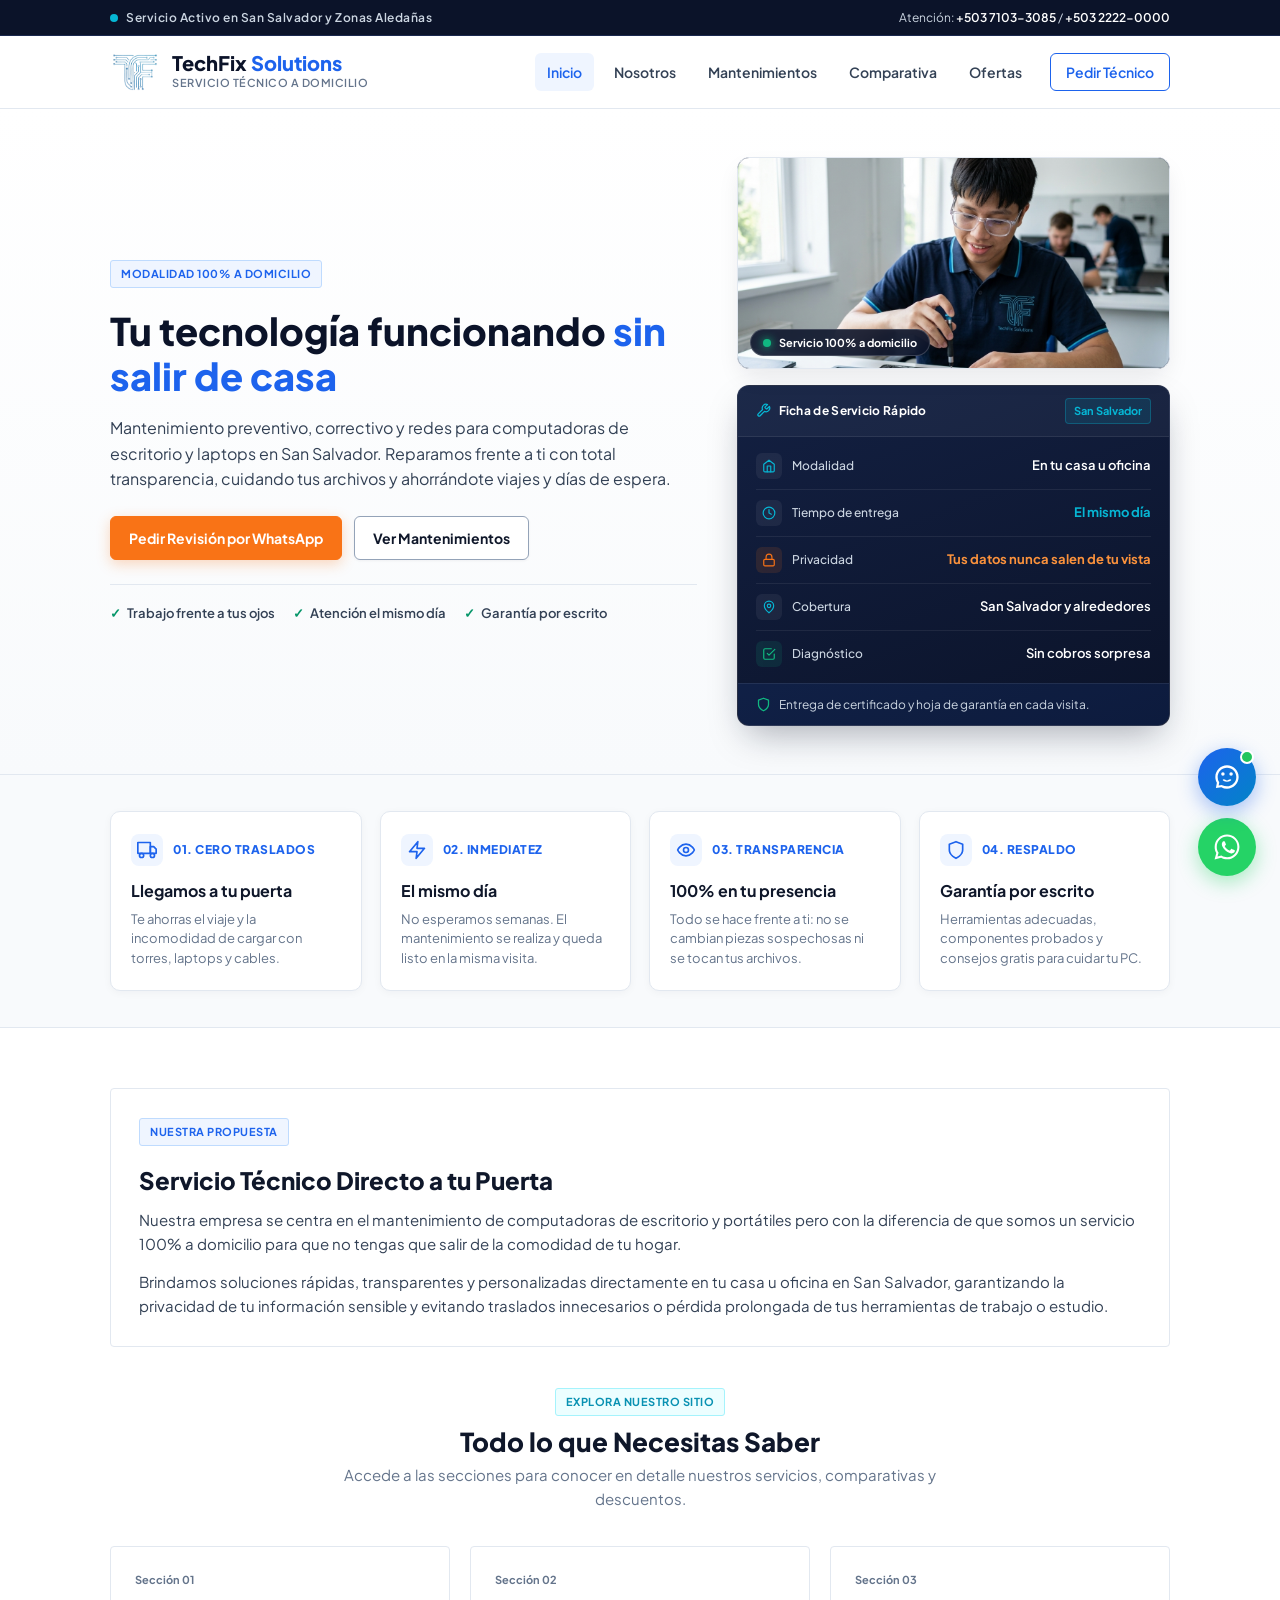
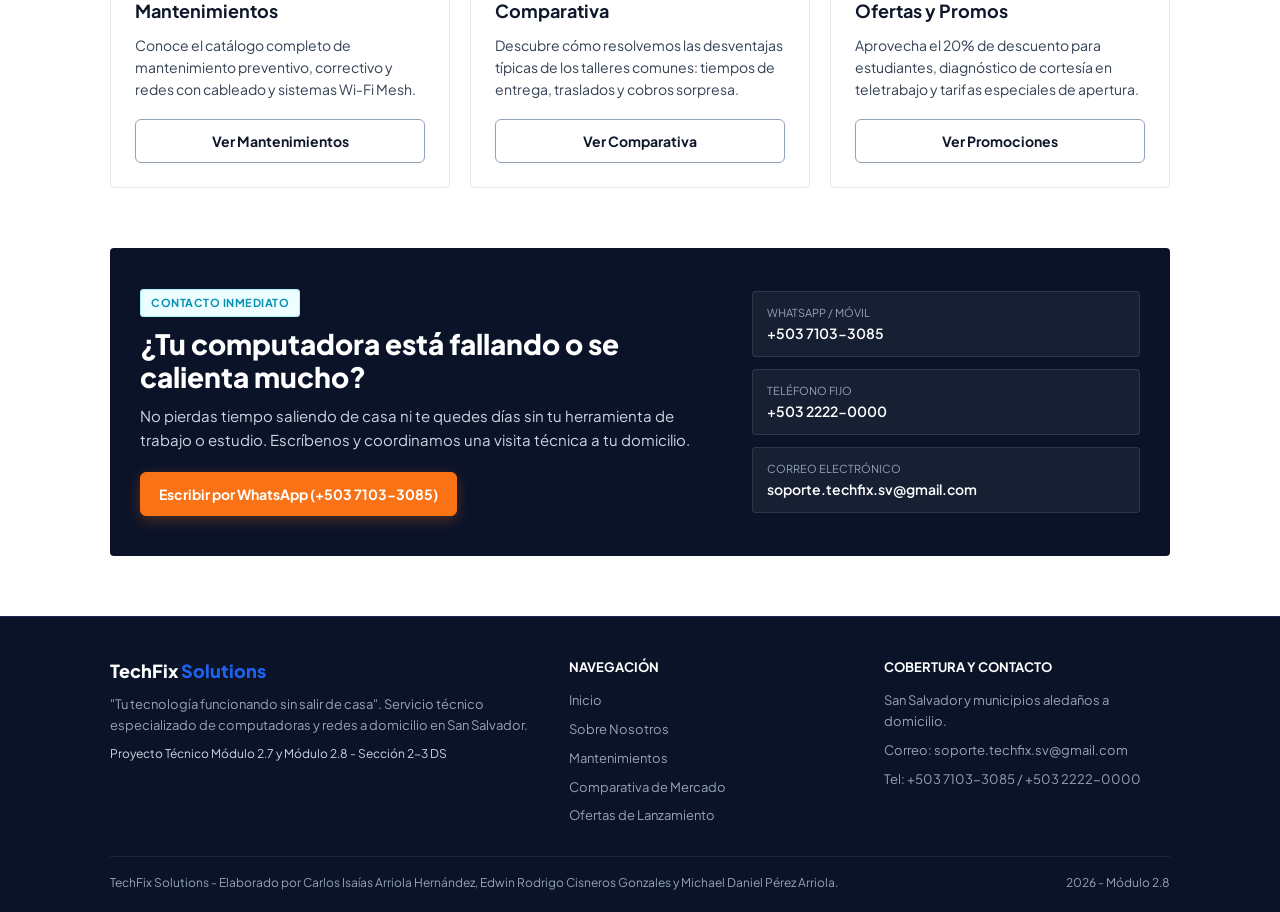
==== commit 15ec186a: "actualización de número telefónico" ====
--- a/index.html
+++ b/index.html
@@ -1,4 +1,4 @@
-<!DOCTYPE html>
+﻿<!DOCTYPE html>
 <html lang="es">
 <head>
     <meta charset="UTF-8">
@@ -16,7 +16,7 @@
             </div>
             <div class="barra-telefonos">
                 <span>Atención: </span>
-                <a href="tel:+50376543210">+503 7654-3210</a>
+                <a href="tel:+50371033085">+503 7103-3085</a>
                 <span> / </span>
                 <a href="tel:+50322220000">+503 2222-0000</a>
             </div>
@@ -45,7 +45,7 @@
                 <a href="mantenimientos.html">Mantenimientos</a>
                 <a href="comparativa.html">Comparativa</a>
                 <a href="ofertas.html">Ofertas</a>
-                <a href="https://wa.me/50376543210?text=Hola%20TechFix,%20necesito%20una%20revisi%C3%B3n%20t%C3%A9cnica%20a%20domicilio." target="_blank" class="boton boton-menu">Pedir Técnico</a>
+                <a href="https://wa.me/50371033085?text=Hola%20TechFix,%20necesito%20una%20revisi%C3%B3n%20t%C3%A9cnica%20a%20domicilio." target="_blank" class="boton boton-menu">Pedir Técnico</a>
             </nav>
         </div>
     </header>
@@ -60,7 +60,7 @@
                 </p>
 
                 <div class="grupo-botones">
-                    <a href="https://wa.me/50376543210?text=Hola%20TechFix,%20quisiera%20solicitar%20una%20revisi%C3%B3n%20a%20domicilio." target="_blank" class="boton boton-naranja">
+                    <a href="https://wa.me/50371033085?text=Hola%20TechFix,%20quisiera%20solicitar%20una%20revisi%C3%B3n%20a%20domicilio." target="_blank" class="boton boton-naranja">
                         Pedir Revisión por WhatsApp
                     </a>
                     <a href="mantenimientos.html" class="boton boton-borde">
@@ -255,16 +255,16 @@
                     <p>
                         No pierdas tiempo saliendo de casa ni te quedes días sin tu herramienta de trabajo o estudio. Escríbenos y coordinamos una visita técnica a tu domicilio.
                     </p>
-                    <a href="https://wa.me/50376543210?text=Hola%20TechFix,%20necesito%20agendar%20un%20servicio%20t%C3%A9cnico." target="_blank" class="boton boton-naranja">
-                        Escribir por WhatsApp (+503 7654-3210)
+                    <a href="https://wa.me/50371033085?text=Hola%20TechFix,%20necesito%20agendar%20un%20servicio%20t%C3%A9cnico." target="_blank" class="boton boton-naranja">
+                        Escribir por WhatsApp (+503 7103-3085)
                     </a>
                 </div>
 
                 <div class="contacto-lista">
-                    <a href="https://wa.me/50376543210" target="_blank" class="contacto-fila">
+                    <a href="https://wa.me/50371033085" target="_blank" class="contacto-fila">
                         <div>
                             <div class="contacto-dato-titulo">WhatsApp / Móvil</div>
-                            <div class="contacto-dato-valor">+503 7654-3210</div>
+                            <div class="contacto-dato-valor">+503 7103-3085</div>
                         </div>
                     </a>
                     <a href="tel:+50322220000" class="contacto-fila">
@@ -313,7 +313,7 @@
                     <ul class="pie-lista">
                         <li>San Salvador y municipios aledaños a domicilio.</li>
                         <li>Correo: soporte.techfix.sv@gmail.com</li>
-                        <li>Tel: +503 7654-3210 / +503 2222-0000</li>
+                        <li>Tel: +503 7103-3085 / +503 2222-0000</li>
                     </ul>
                 </div>
             </div>
@@ -325,7 +325,7 @@
         </div>
     </footer>
 
-    <a href="https://wa.me/50376543210?text=Hola%20TechFix,%20quisiera%20solicitar%20una%20revisi%C3%B3n%20a%20domicilio." class="boton-flotante-wsp" target="_blank" rel="noopener noreferrer" aria-label="Contactar por WhatsApp">
+    <a href="https://wa.me/50371033085?text=Hola%20TechFix,%20quisiera%20solicitar%20una%20revisi%C3%B3n%20a%20domicilio." class="boton-flotante-wsp" target="_blank" rel="noopener noreferrer" aria-label="Contactar por WhatsApp">
         <svg viewBox="0 0 24 24">
             <path d="M12.04 2C6.58 2 2.13 6.45 2.13 11.91C2.13 13.66 2.59 15.36 3.45 16.86L2.05 22L7.3 20.62C8.75 21.41 10.38 21.83 12.04 21.83C17.5 21.83 21.95 17.38 21.95 11.92C21.95 9.27 20.92 6.78 19.05 4.91C17.18 3.03 14.69 2 12.04 2M12.05 3.67C14.25 3.67 16.31 4.53 17.87 6.09C19.42 7.65 20.28 9.72 20.28 11.92C20.28 16.46 16.58 20.15 12.04 20.15C10.56 20.15 9.11 19.76 7.85 19L7.55 18.83L4.43 19.65L5.26 16.61L5.06 16.29C4.24 15 3.8 13.47 3.8 11.91C3.81 7.37 7.5 3.67 12.05 3.67M9.53 7.33C9.33 7.33 9.03 7.41 8.78 7.68C8.54 7.94 7.86 8.58 7.86 9.87C7.86 11.16 8.8 12.41 8.93 12.59C9.07 12.77 10.74 15.34 13.3 16.44C13.91 16.7 14.39 16.86 14.76 16.98C15.37 17.17 15.93 17.15 16.37 17.08C16.87 17.01 17.88 16.47 18.09 15.88C18.3 15.29 18.3 14.79 18.23 14.68C18.17 14.58 18.02 14.52 17.75 14.39C17.48 14.26 16.17 13.61 15.93 13.52C15.68 13.44 15.5 13.39 15.32 13.66C15.14 13.93 14.63 14.52 14.47 14.71C14.32 14.89 14.17 14.92 13.9 14.79C13.63 14.65 12.78 14.38 11.76 13.47C10.97 12.76 10.43 11.89 10.28 11.63C10.13 11.36 10.26 11.22 10.4 11.08C10.52 10.96 10.67 10.77 10.81 10.61C10.95 10.44 11 10.32 11.09 10.13C11.18 9.95 11.14 9.79 11.07 9.66C11 9.53 10.49 8.27 10.28 7.76C10.08 7.27 9.87 7.33 9.71 7.33H9.53Z"/>
         </svg>
--- a/styles.css
+++ b/styles.css
@@ -991,6 +991,27 @@
 .tarjeta-herramienta p {
     font-size: 13px;
     color: var(--texto-medio);
+}
+
+/* Foto del Equipo (Nosotros) */
+.contenedor-foto-equipo {
+    width: 100%;
+    max-width: 760px;
+    margin: 40px auto 10px auto;
+    display: flex;
+    justify-content: center;
+    align-items: center;
+}
+
+.foto-equipo {
+    width: 100%;
+    max-width: 100%;
+    height: auto;
+    display: block;
+    border-radius: 12px;
+    box-shadow: 0 10px 28px rgba(11, 19, 41, 0.1);
+    border: 1px solid var(--borde);
+    object-fit: cover;
 }
 
 .pie-pagina {
@@ -1435,6 +1456,14 @@
         font-size: 20px;
     }
 
+    .contenedor-foto-equipo {
+        margin: 25px auto 5px auto;
+    }
+
+    .foto-equipo {
+        border-radius: 10px;
+    }
+
     /* Pie de página con espacio inferior para no tapar contenido */
     .pie-pagina {
         padding: 40px 0 95px 0;
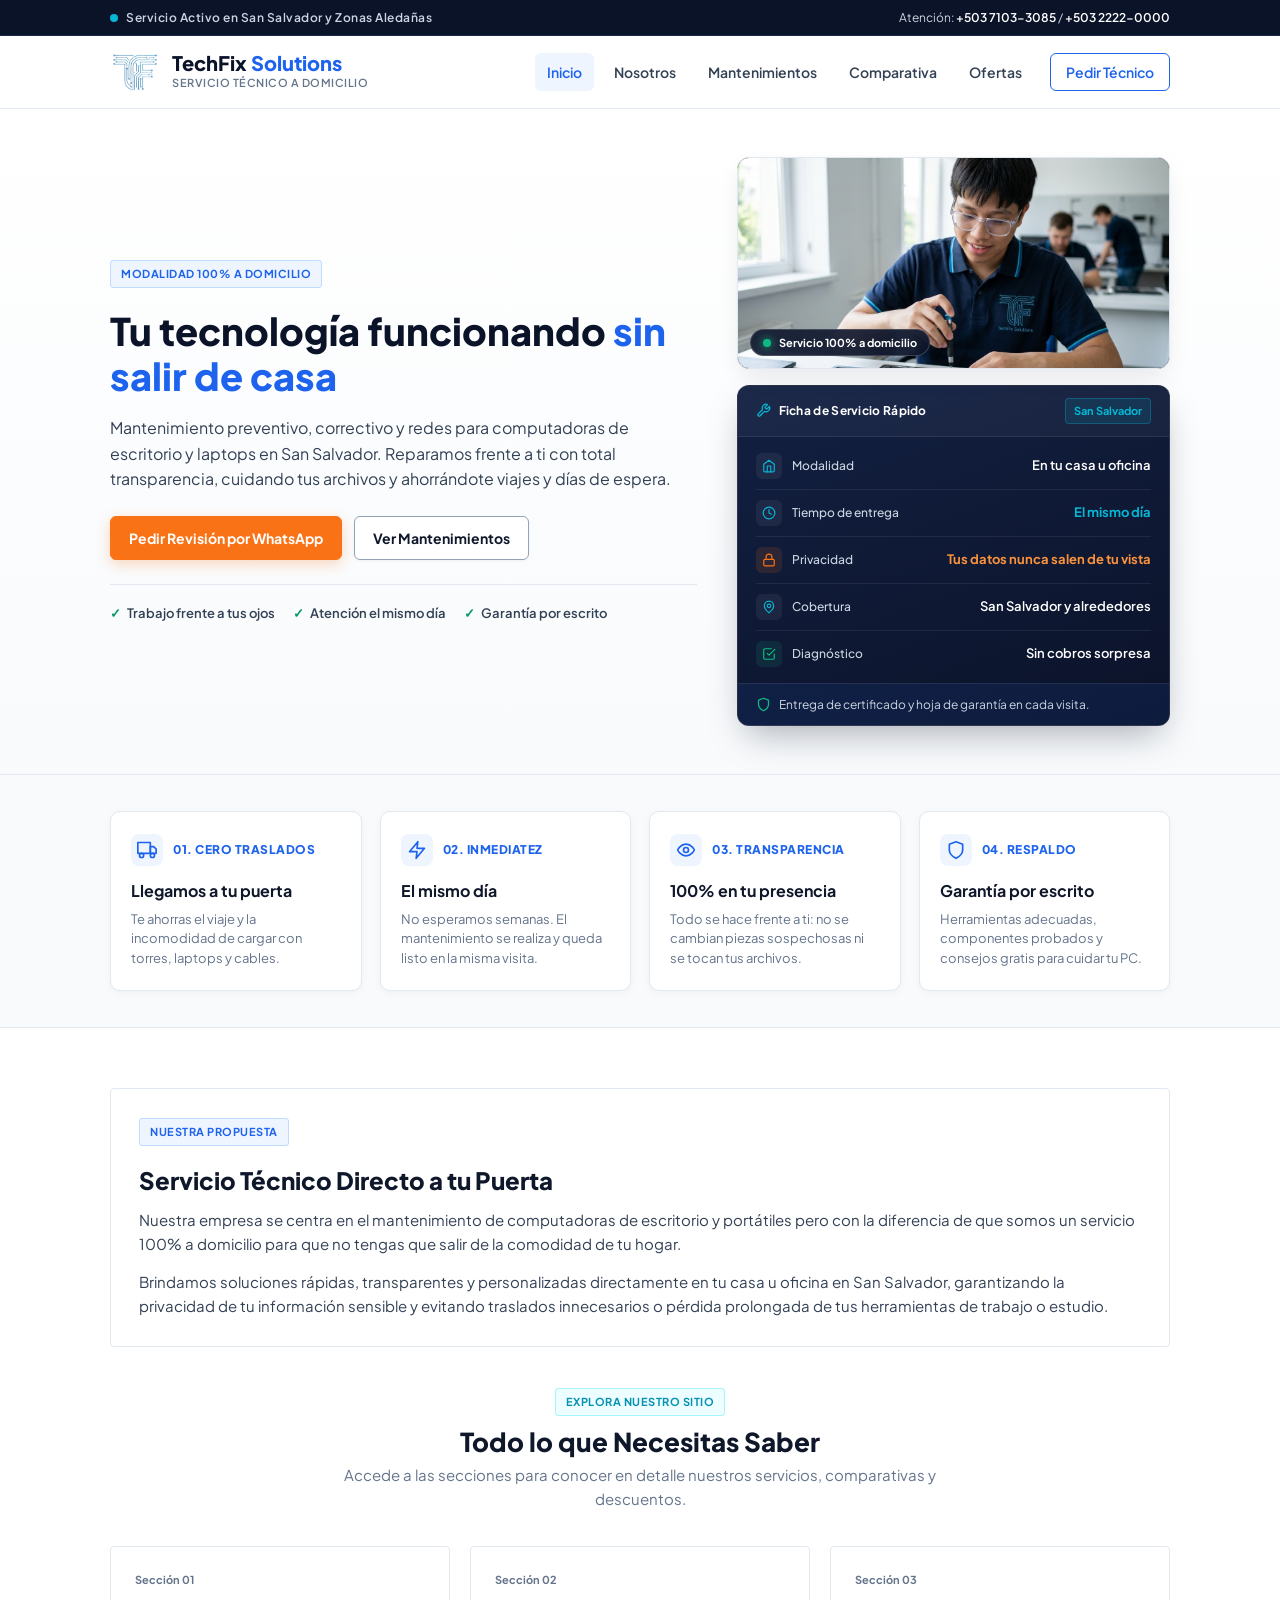
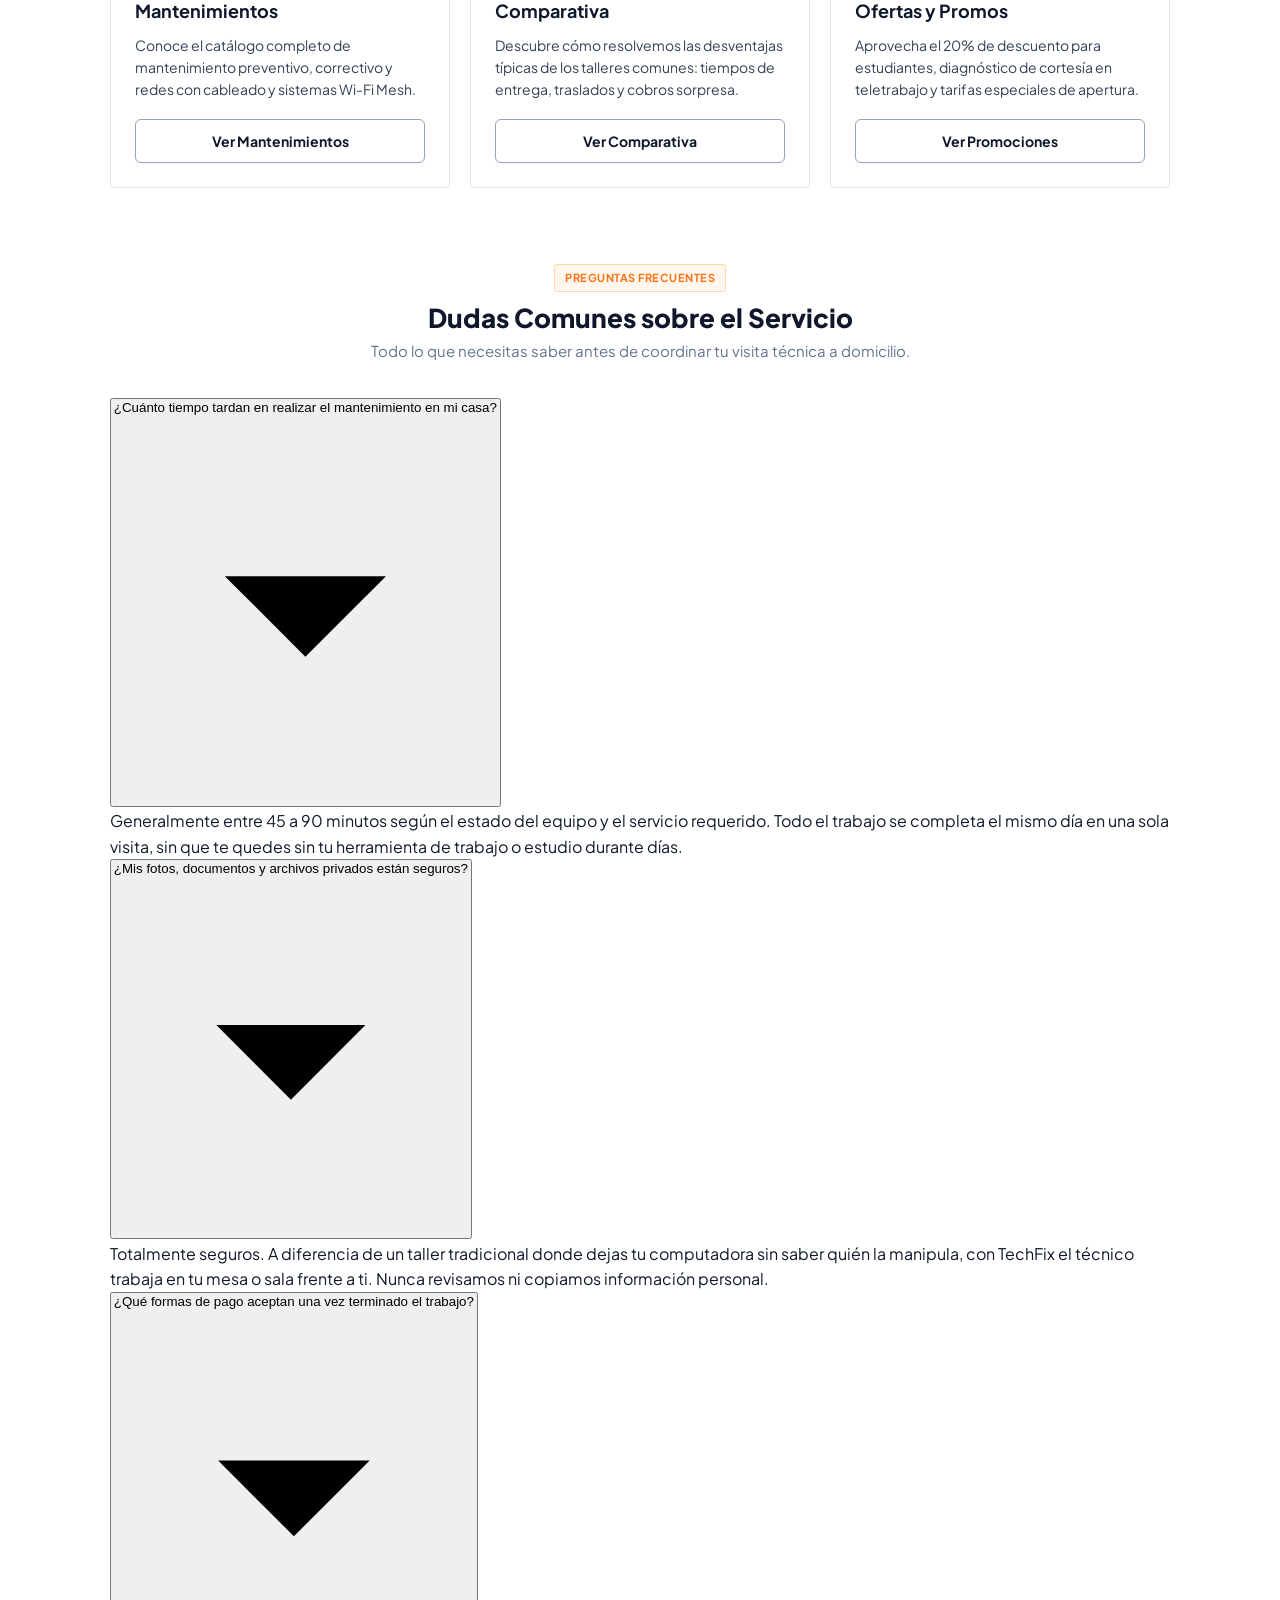
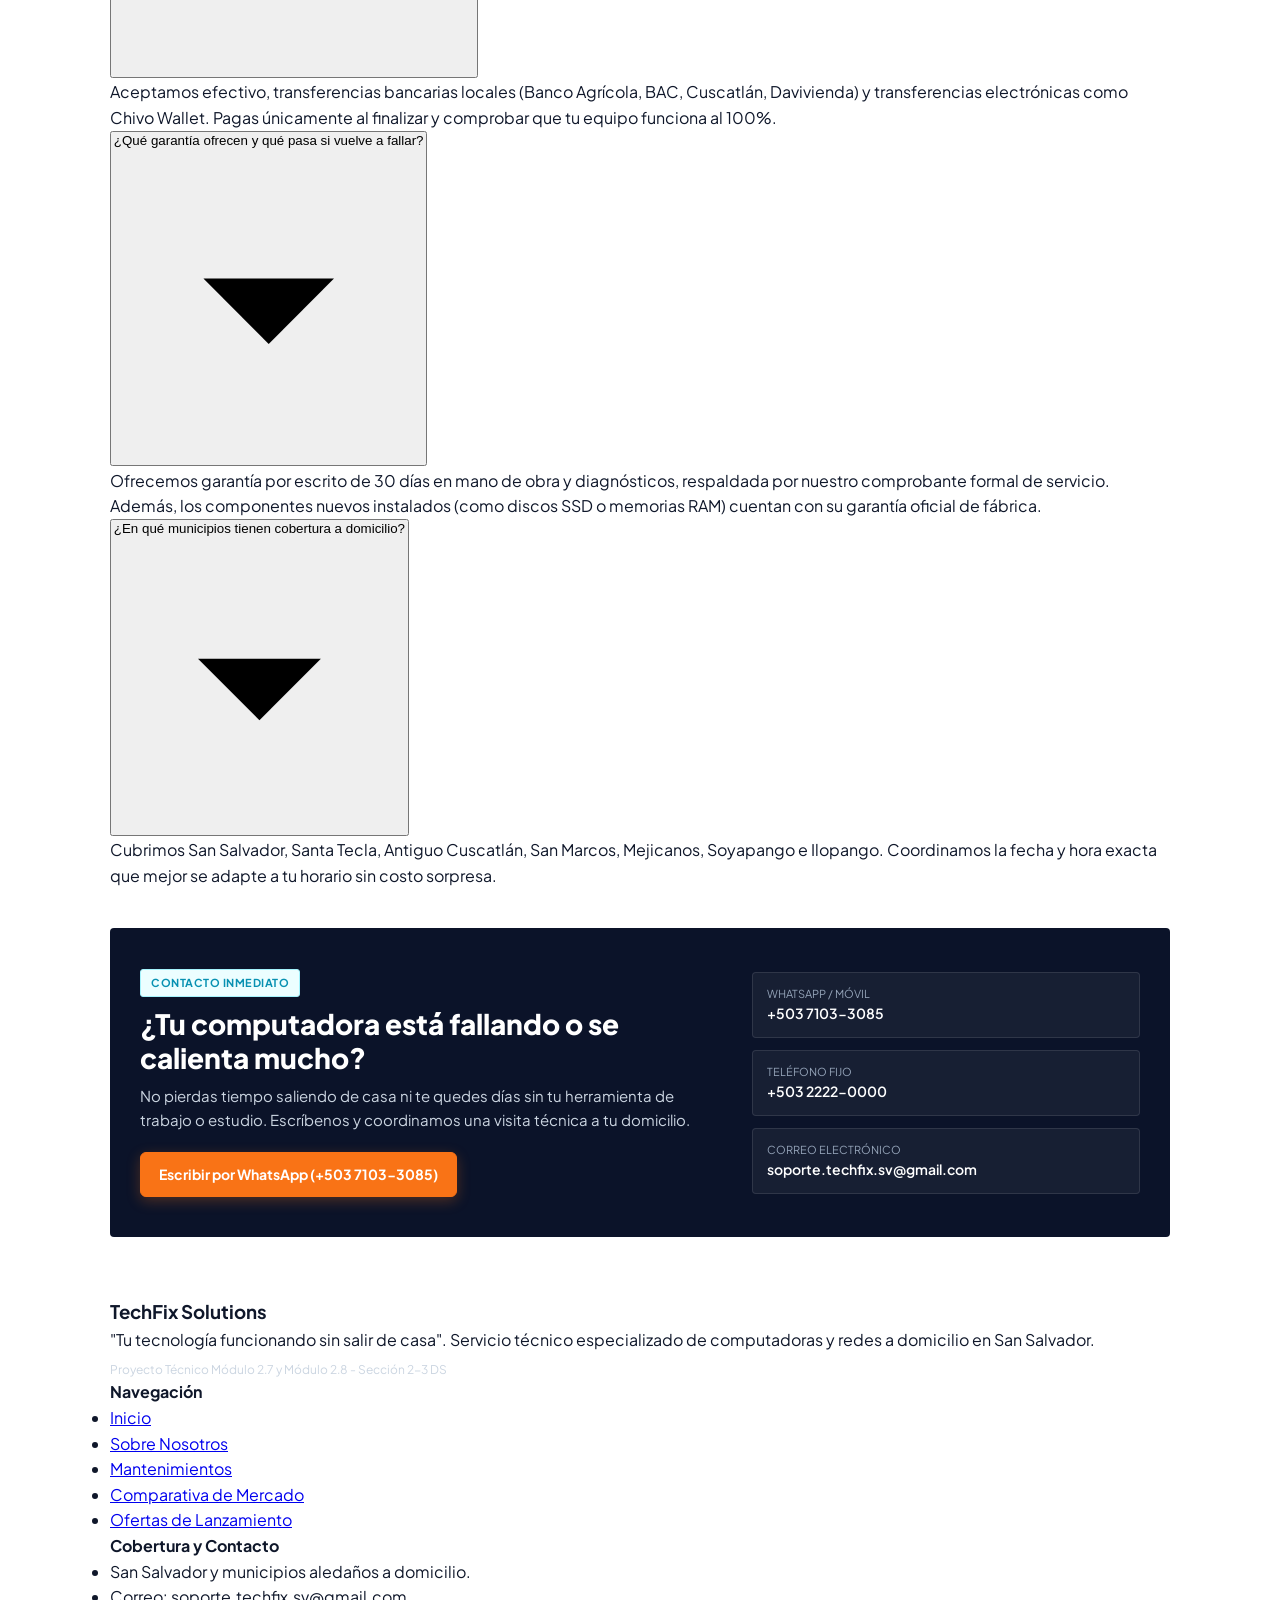
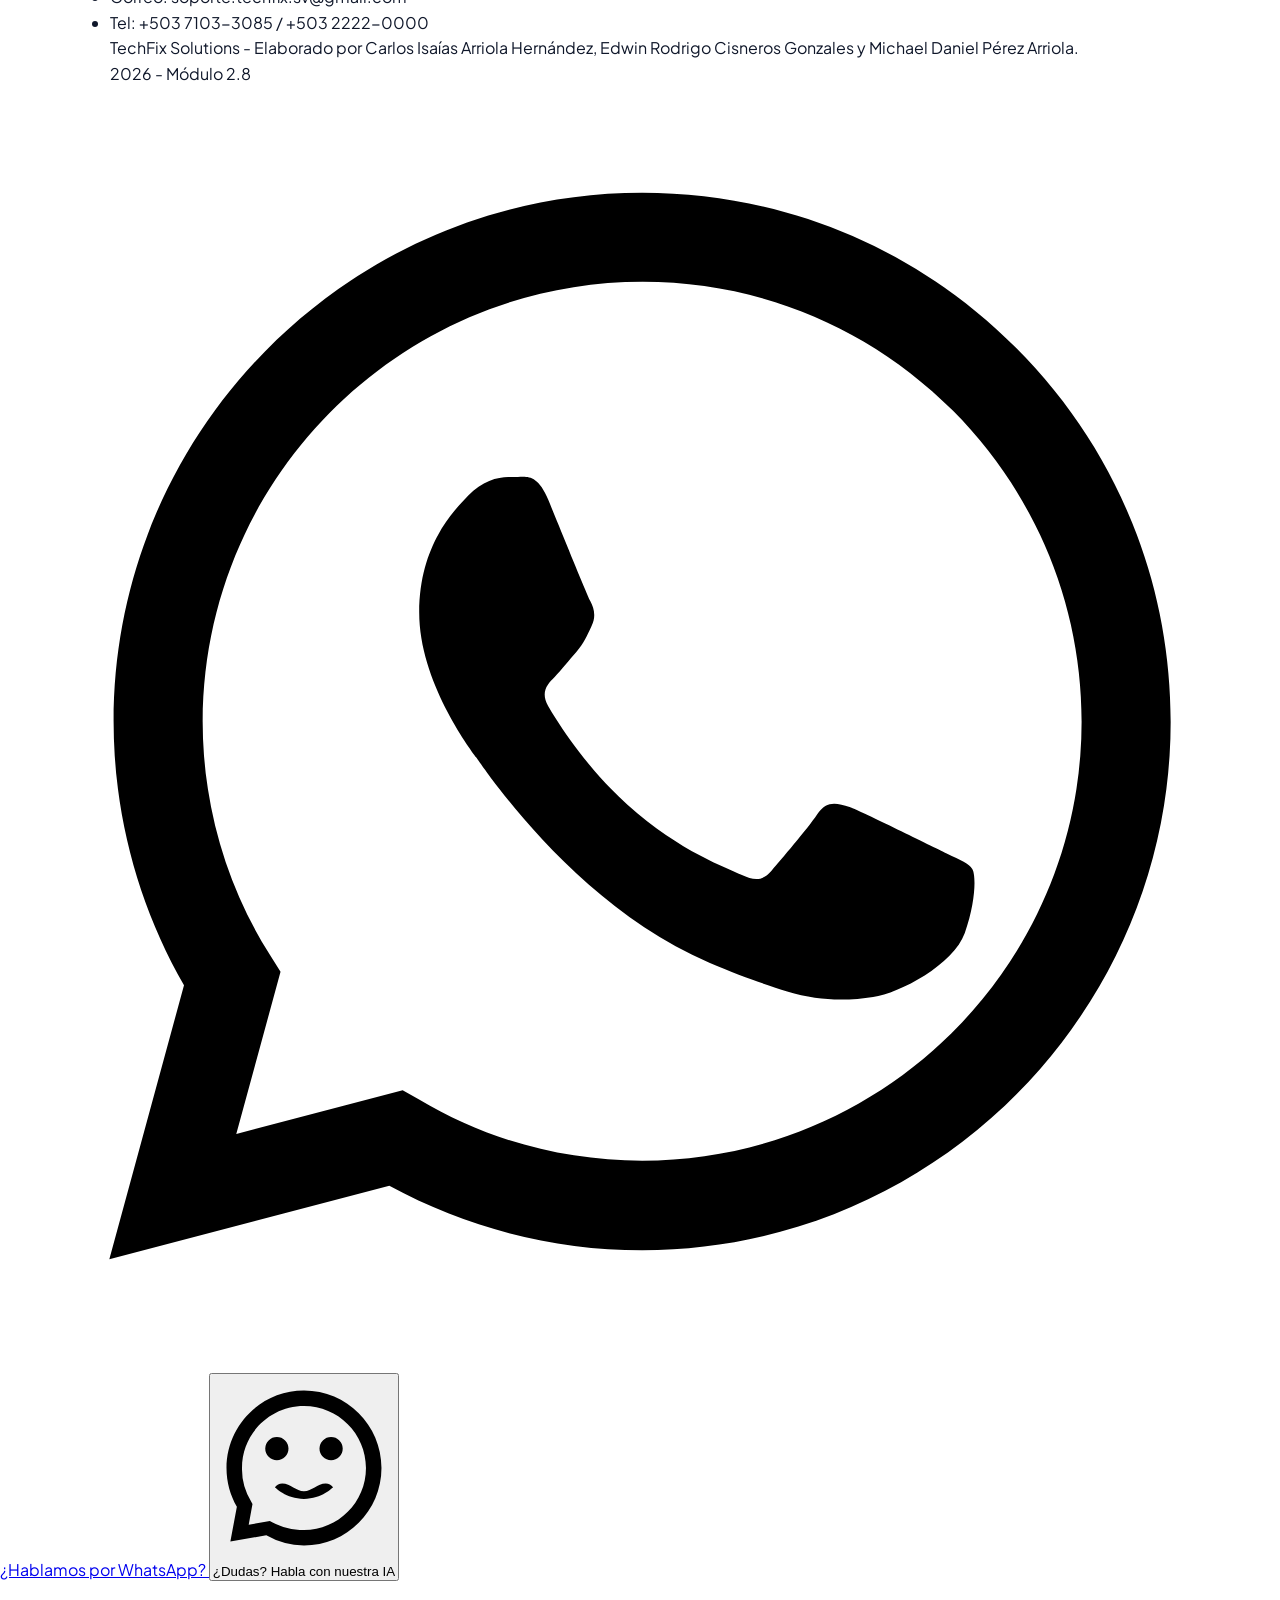
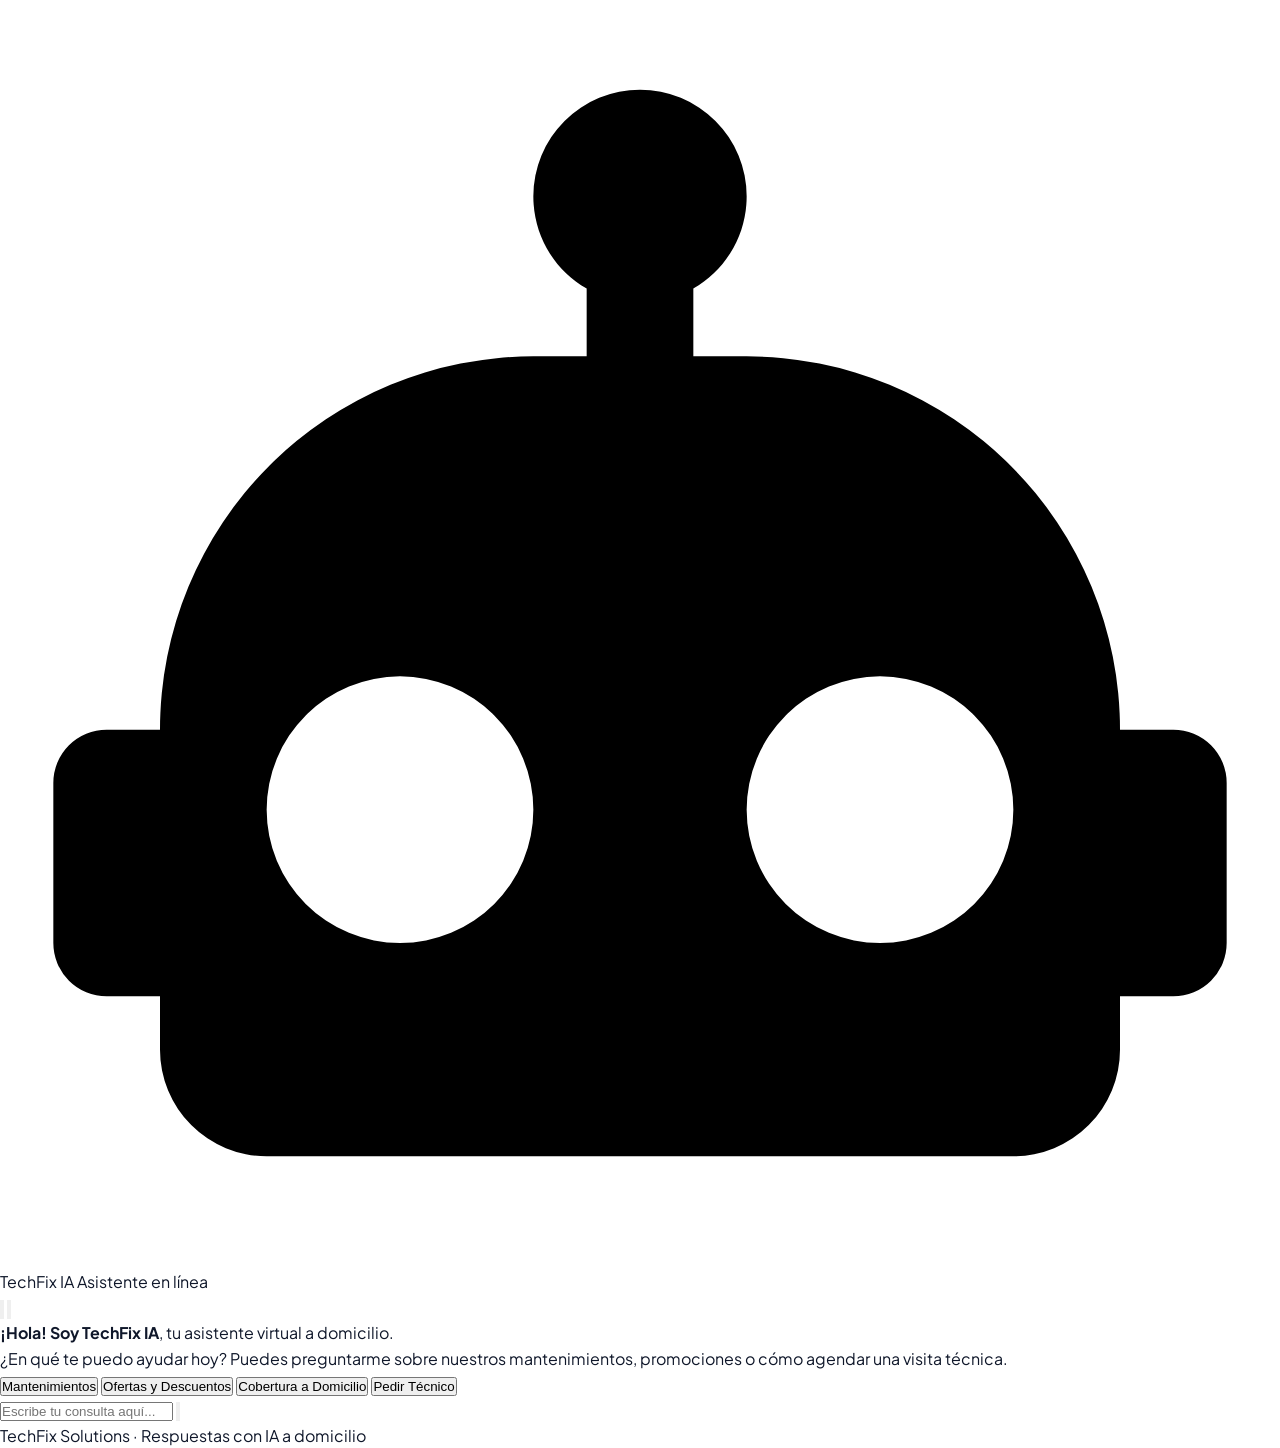
==== commit 1e647576: "varios ajustes Se ajusto lo responsive del chatbot en teléfono, y otras cosas dentro del chatbot" ====
--- a/index.html
+++ b/index.html
@@ -1,4 +1,4 @@
-﻿<!DOCTYPE html>
+<!DOCTYPE html>
 <html lang="es">
 <head>
     <meta charset="UTF-8">
@@ -246,6 +246,69 @@
         </div>
     </div>
 
+    <!-- Sección de Preguntas Frecuentes (FAQ) -->
+    <div class="seccion seccion-faq" style="padding-top: 15px; padding-bottom: 40px;">
+        <div class="contenedor">
+            <div class="seccion-cabecera centrada">
+                <span class="etiqueta naranja">Preguntas Frecuentes</span>
+                <h2 class="titulo-seccion">Dudas Comunes sobre el Servicio</h2>
+                <p class="subtitulo-seccion">Todo lo que necesitas saber antes de coordinar tu visita técnica a domicilio.</p>
+            </div>
+
+            <div class="faq-contenedor">
+                <div class="faq-item">
+                    <button type="button" class="faq-pregunta" aria-expanded="false">
+                        <span>¿Cuánto tiempo tardan en realizar el mantenimiento en mi casa?</span>
+                        <svg class="faq-icono" viewBox="0 0 24 24"><path d="M7 10l5 5 5-5z"/></svg>
+                    </button>
+                    <div class="faq-respuesta">
+                        <p>Generalmente entre 45 a 90 minutos según el estado del equipo y el servicio requerido. Todo el trabajo se completa el mismo día en una sola visita, sin que te quedes sin tu herramienta de trabajo o estudio durante días.</p>
+                    </div>
+                </div>
+
+                <div class="faq-item">
+                    <button type="button" class="faq-pregunta" aria-expanded="false">
+                        <span>¿Mis fotos, documentos y archivos privados están seguros?</span>
+                        <svg class="faq-icono" viewBox="0 0 24 24"><path d="M7 10l5 5 5-5z"/></svg>
+                    </button>
+                    <div class="faq-respuesta">
+                        <p>Totalmente seguros. A diferencia de un taller tradicional donde dejas tu computadora sin saber quién la manipula, con TechFix el técnico trabaja en tu mesa o sala frente a ti. Nunca revisamos ni copiamos información personal.</p>
+                    </div>
+                </div>
+
+                <div class="faq-item">
+                    <button type="button" class="faq-pregunta" aria-expanded="false">
+                        <span>¿Qué formas de pago aceptan una vez terminado el trabajo?</span>
+                        <svg class="faq-icono" viewBox="0 0 24 24"><path d="M7 10l5 5 5-5z"/></svg>
+                    </button>
+                    <div class="faq-respuesta">
+                        <p>Aceptamos efectivo, transferencias bancarias locales (Banco Agrícola, BAC, Cuscatlán, Davivienda) y transferencias electrónicas como Chivo Wallet. Pagas únicamente al finalizar y comprobar que tu equipo funciona al 100%.</p>
+                    </div>
+                </div>
+
+                <div class="faq-item">
+                    <button type="button" class="faq-pregunta" aria-expanded="false">
+                        <span>¿Qué garantía ofrecen y qué pasa si vuelve a fallar?</span>
+                        <svg class="faq-icono" viewBox="0 0 24 24"><path d="M7 10l5 5 5-5z"/></svg>
+                    </button>
+                    <div class="faq-respuesta">
+                        <p>Ofrecemos garantía por escrito de 30 días en mano de obra y diagnósticos, respaldada por nuestro comprobante formal de servicio. Además, los componentes nuevos instalados (como discos SSD o memorias RAM) cuentan con su garantía oficial de fábrica.</p>
+                    </div>
+                </div>
+
+                <div class="faq-item">
+                    <button type="button" class="faq-pregunta" aria-expanded="false">
+                        <span>¿En qué municipios tienen cobertura a domicilio?</span>
+                        <svg class="faq-icono" viewBox="0 0 24 24"><path d="M7 10l5 5 5-5z"/></svg>
+                    </button>
+                    <div class="faq-respuesta">
+                        <p>Cubrimos San Salvador, Santa Tecla, Antiguo Cuscatlán, San Marcos, Mejicanos, Soyapango e Ilopango. Coordinamos la fecha y hora exacta que mejor se adapte a tu horario sin costo sorpresa.</p>
+                    </div>
+                </div>
+            </div>
+        </div>
+    </div>
+
     <div class="seccion" style="padding-top: 0;">
         <div class="contenedor">
             <div class="tarjeta-contacto">
--- a/styles.css
+++ b/styles.css
@@ -1011,7 +1011,86 @@
     border-radius: 12px;
     box-shadow: 0 10px 28px rgba(11, 19, 41, 0.1);
     border: 1px solid var(--borde);
-    object-fit: cover;
+/* Acordeón de Preguntas Frecuentes (FAQ) */
+.faq-contenedor {
+    max-width: 820px;
+    margin: 30px auto 10px auto;
+    display: flex;
+    flex-direction: column;
+    gap: 12px;
+}
+
+.faq-item {
+    background-color: var(--blanco);
+    border: 1px solid var(--borde);
+    border-radius: 12px;
+    overflow: hidden;
+    transition: border-color 0.25s ease, box-shadow 0.25s ease;
+}
+
+.faq-item:hover {
+    border-color: #cbd5e1;
+    box-shadow: 0 4px 15px rgba(0, 0, 0, 0.04);
+}
+
+.faq-item.activo {
+    border-color: var(--azul-principal);
+    box-shadow: 0 6px 20px rgba(29, 99, 237, 0.08);
+}
+
+.faq-pregunta {
+    width: 100%;
+    display: flex;
+    justify-content: space-between;
+    align-items: center;
+    gap: 16px;
+    padding: 18px 22px;
+    background: transparent;
+    border: none;
+    text-align: left;
+    font-family: inherit;
+    font-size: 15px;
+    font-weight: 700;
+    color: var(--texto-oscuro);
+    cursor: pointer;
+    transition: color 0.2s ease, background-color 0.2s ease;
+}
+
+.faq-item.activo .faq-pregunta {
+    color: var(--azul-principal);
+    background-color: var(--azul-fondo);
+}
+
+.faq-icono {
+    width: 22px;
+    height: 22px;
+    fill: var(--texto-suave);
+    flex-shrink: 0;
+    transition: transform 0.3s cubic-bezier(0.16, 1, 0.3, 1), fill 0.2s ease;
+}
+
+.faq-item.activo .faq-icono {
+    transform: rotate(180deg);
+    fill: var(--azul-principal);
+}
+
+.faq-respuesta {
+    max-height: 0;
+    overflow: hidden;
+    transition: max-height 0.35s cubic-bezier(0.16, 1, 0.3, 1), padding 0.3s ease;
+    padding: 0 22px;
+    background-color: #ffffff;
+}
+
+.faq-item.activo .faq-respuesta {
+    max-height: 250px;
+    padding: 12px 22px 20px 22px;
+}
+
+.faq-respuesta p {
+    font-size: 14px;
+    color: var(--texto-medio);
+    line-height: 1.6;
 }
 
 .pie-pagina {
@@ -1601,6 +1680,28 @@
     border-radius: 50%;
 }
 
+/* Backdrop para móviles */
+.chat-backdrop {
+    position: fixed;
+    top: 0;
+    left: 0;
+    width: 100vw;
+    height: 100vh;
+    background: rgba(11, 19, 41, 0.55);
+    backdrop-filter: blur(2px);
+    -webkit-backdrop-filter: blur(2px);
+    z-index: 9998;
+    opacity: 1;
+    visibility: visible;
+    transition: opacity 0.25s ease, visibility 0.25s ease;
+}
+
+.chat-backdrop.hidden {
+    opacity: 0;
+    visibility: hidden;
+    pointer-events: none;
+}
+
 /* Ventana principal del Chat */
 .chat-container {
     position: fixed;
@@ -1809,6 +1910,36 @@
     font-weight: 700;
 }
 
+/* Botón de acción WhatsApp dentro de las respuestas del bot */
+.chat-btn-wsp {
+    display: inline-flex;
+    align-items: center;
+    gap: 8px;
+    margin-top: 10px;
+    background: linear-gradient(135deg, #25D366 0%, #1ea952 100%);
+    color: #ffffff !important;
+    text-decoration: none !important;
+    font-weight: 700;
+    font-size: 13px;
+    padding: 9px 15px;
+    border-radius: 10px;
+    box-shadow: 0 4px 12px rgba(37, 211, 102, 0.35);
+    transition: transform 0.2s ease, box-shadow 0.2s ease, filter 0.2s ease;
+}
+
+.chat-btn-wsp:hover {
+    transform: translateY(-2px);
+    box-shadow: 0 6px 18px rgba(37, 211, 102, 0.48);
+    filter: brightness(1.05);
+}
+
+.chat-btn-wsp svg {
+    width: 17px;
+    height: 17px;
+    fill: #ffffff;
+    flex-shrink: 0;
+}
+
 /* Sugerencias Rápidas */
 .chat-suggestions {
     display: flex;
@@ -1942,6 +2073,10 @@
 
 /* Adaptación Responsive para Móviles */
 @media (max-width: 600px) {
+    body.chat-modal-abierto {
+        overflow: hidden;
+    }
+
     .chat-toggle-btn {
         bottom: 80px;
         right: 18px;
@@ -1961,11 +2096,87 @@
     .chat-container {
         bottom: 0;
         right: 0;
+        left: 0;
         width: 100vw;
         max-width: 100vw;
-        height: 85vh;
-        max-height: 85vh;
-        border-radius: 20px 20px 0 0;
+        height: 80vh;
+        height: 80dvh;
+        max-height: 80vh;
+        max-height: 80dvh;
+        border-radius: 22px 22px 0 0;
         border-bottom: none;
+        box-shadow: 0 -10px 40px rgba(0, 0, 0, 0.45);
+        transform-origin: bottom center;
+        transition: transform 0.28s cubic-bezier(0.16, 1, 0.3, 1), opacity 0.25s ease, visibility 0.25s;
+    }
+
+    .chat-container.hidden {
+        transform: translateY(100%);
+    }
+
+    .chat-header {
+        position: relative;
+        padding: 18px 16px 12px 16px;
+        border-radius: 22px 22px 0 0;
+    }
+
+    /* Barra tipo 'sheet handle' en la parte superior del chat móvil */
+    .chat-header::before {
+        content: '';
+        position: absolute;
+        top: 7px;
+        left: 50%;
+        transform: translateX(-50%);
+        width: 40px;
+        height: 4.5px;
+        background-color: rgba(255, 255, 255, 0.3);
+        border-radius: 999px;
+    }
+
+    .chat-btn-icono {
+        width: 34px;
+        height: 34px;
+        background-color: rgba(255, 255, 255, 0.12);
+        border-radius: 50%;
+        color: #ffffff;
+    }
+
+    .chat-btn-icono svg {
+        width: 18px;
+        height: 18px;
+    }
+
+    .chat-messages {
+        padding: 14px 12px;
+        gap: 10px;
+    }
+
+    .chat-msg {
+        max-width: 90%;
+        font-size: 13px;
+        padding: 10px 13px;
+    }
+
+    .chat-suggestions {
+        gap: 6px;
+    }
+
+    .chat-chip {
+        font-size: 11.5px;
+        padding: 6px 12px;
+    }
+
+    /* FAQ en móviles */
+    .faq-pregunta {
+        padding: 15px 16px;
+        font-size: 14px;
+    }
+
+    .faq-item.activo .faq-respuesta {
+        padding: 10px 16px 16px 16px;
+    }
+
+    .faq-respuesta p {
+        font-size: 13px;
     }
 }
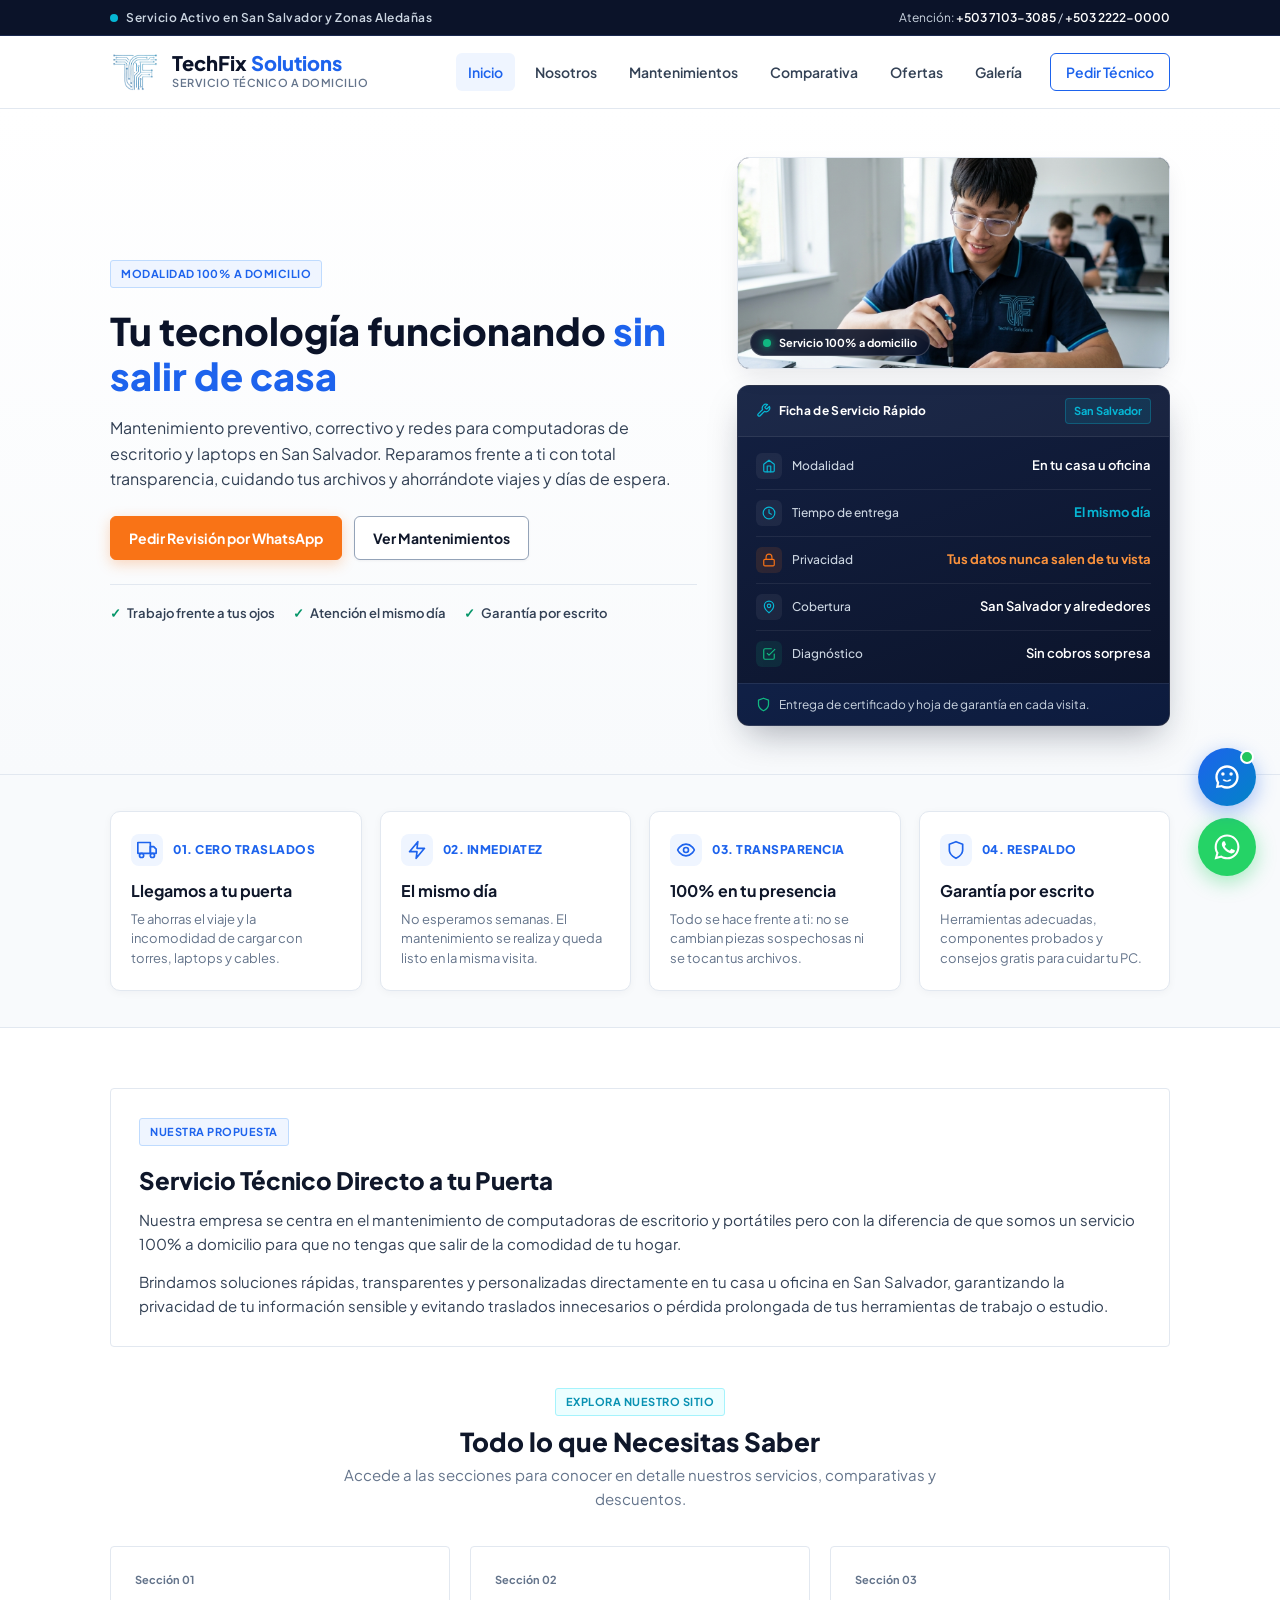
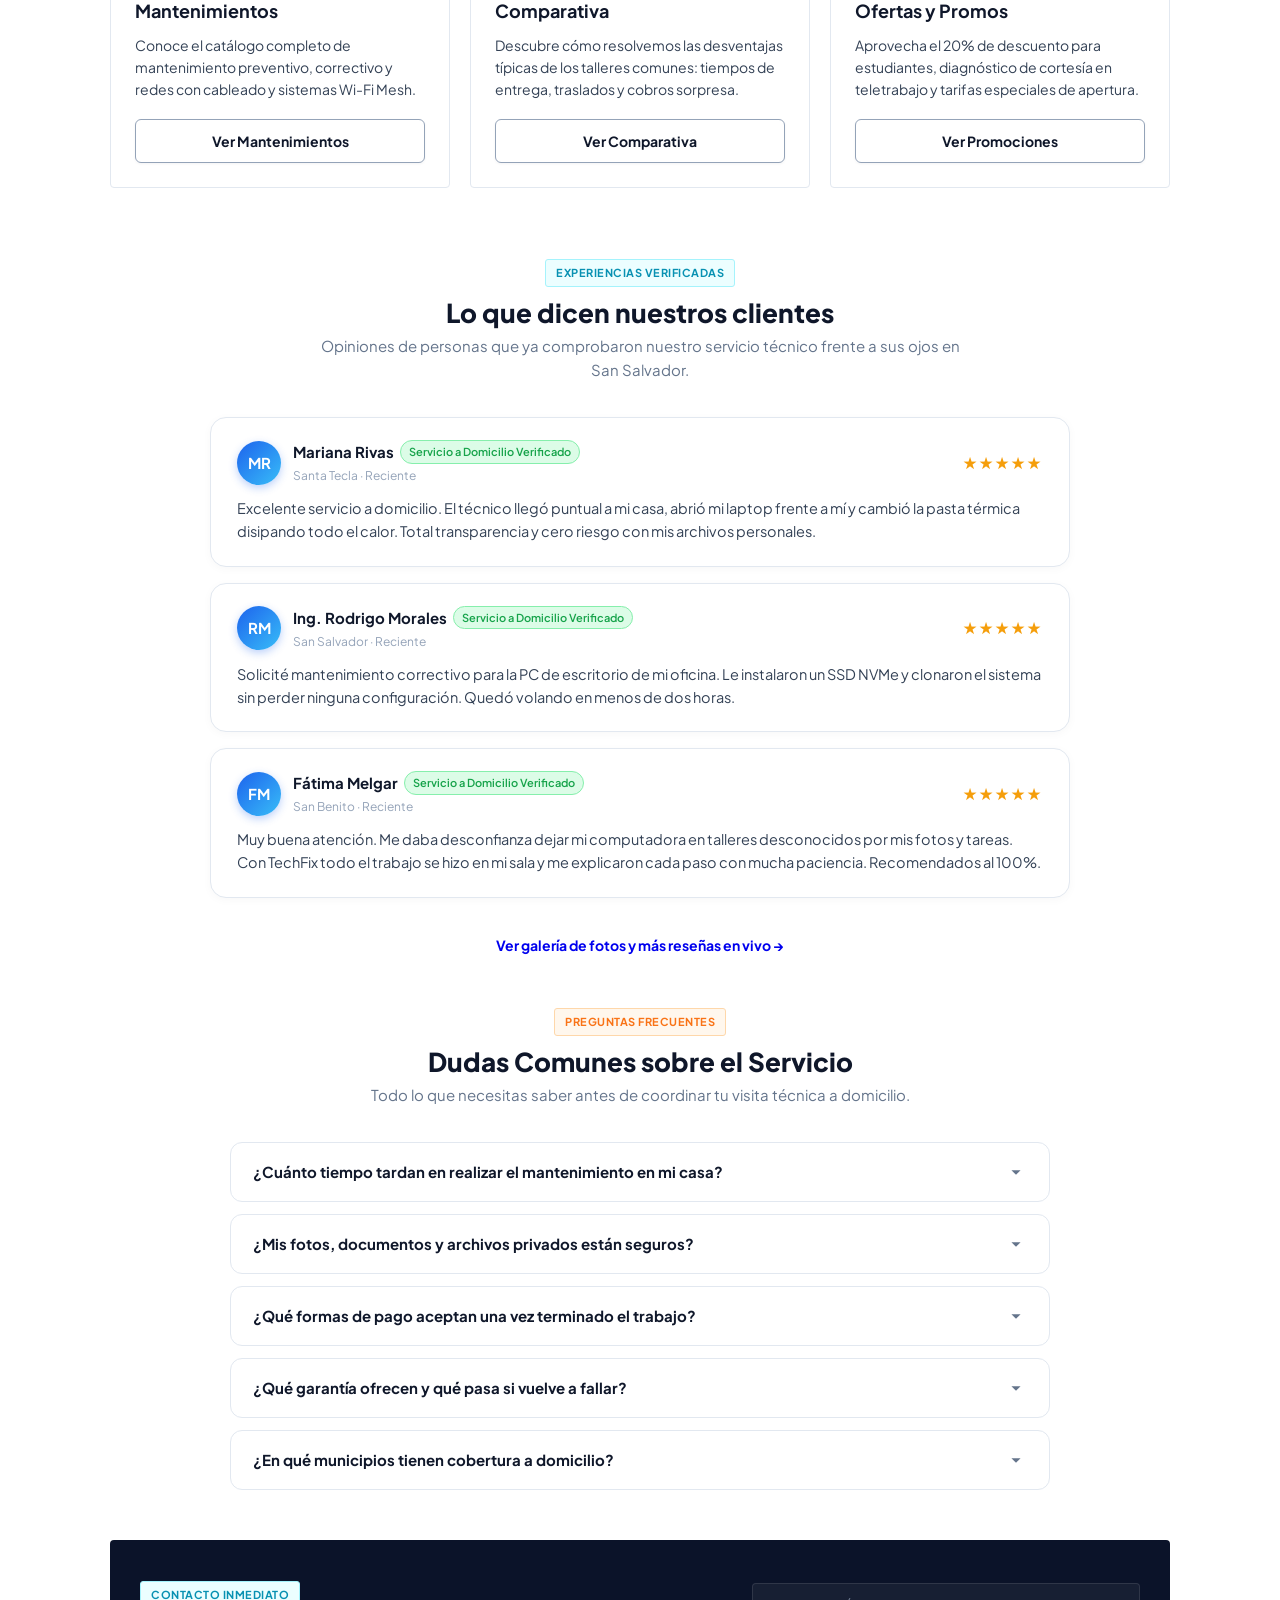
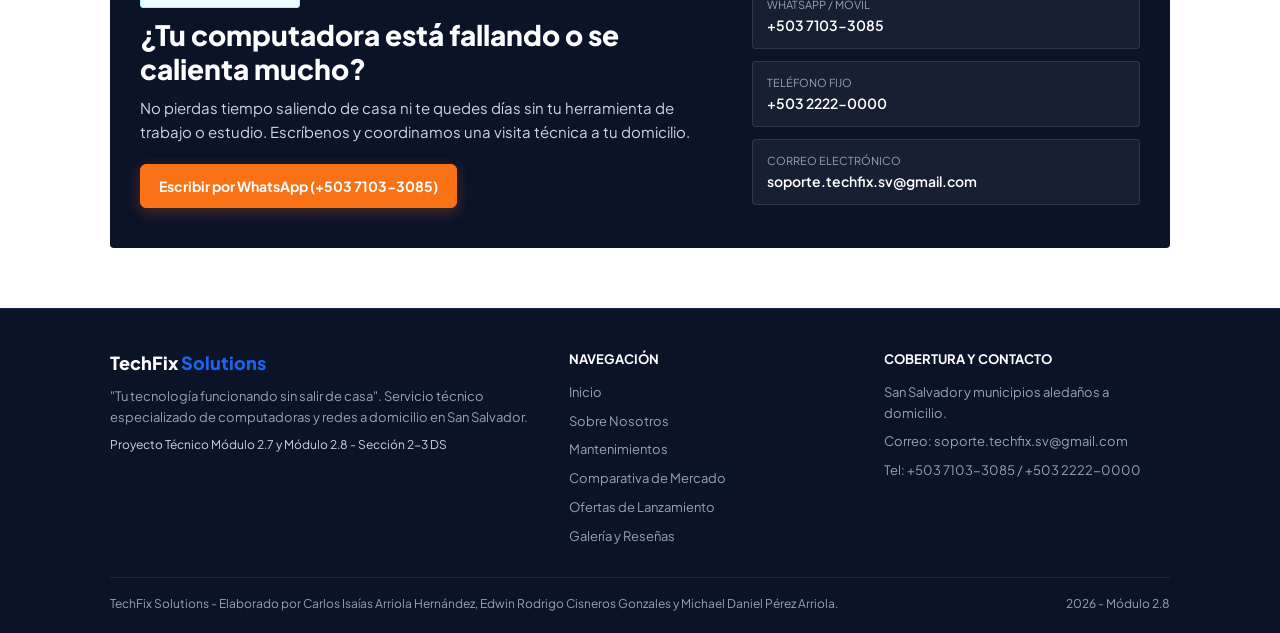
==== commit 574f469e: "Actualización Se implementó la galería y sección de reseñas funcional" ====
--- a/index.html
+++ b/index.html
@@ -25,7 +25,7 @@
 
     <header class="cabecera">
         <div class="cabecera-contenedor">
-            <a href="index.html" class="logo-zona">
+            <a href="./" class="logo-zona">
                 <img src="img/logo.png" alt="Logo TechFix Solutions">
                 <div class="logo-texto">
                     <span class="logo-titulo">TechFix <span>Solutions</span></span>
@@ -40,11 +40,12 @@
             </button>
 
             <nav class="navegacion" id="navegacion-menu">
-                <a href="index.html" class="activo">Inicio</a>
-                <a href="nosotros.html">Nosotros</a>
-                <a href="mantenimientos.html">Mantenimientos</a>
-                <a href="comparativa.html">Comparativa</a>
-                <a href="ofertas.html">Ofertas</a>
+                <a href="./" class="activo">Inicio</a>
+                <a href="nosotros/">Nosotros</a>
+                <a href="mantenimientos/">Mantenimientos</a>
+                <a href="comparativa/">Comparativa</a>
+                <a href="ofertas/">Ofertas</a>
+                <a href="galeria/">Galería</a>
                 <a href="https://wa.me/50371033085?text=Hola%20TechFix,%20necesito%20una%20revisi%C3%B3n%20t%C3%A9cnica%20a%20domicilio." target="_blank" class="boton boton-menu">Pedir Técnico</a>
             </nav>
         </div>
@@ -247,6 +248,76 @@
     </div>
 
     <!-- Sección de Preguntas Frecuentes (FAQ) -->
+    <!-- Sección de Reseñas y Experiencias de Clientes -->
+    <div class="seccion" style="padding-top: 10px; padding-bottom: 25px;">
+        <div class="contenedor">
+            <div class="seccion-cabecera centrada">
+                <span class="etiqueta cian">Experiencias Verificadas</span>
+                <h2 class="titulo-seccion">Lo que dicen nuestros clientes</h2>
+                <p class="subtitulo-seccion">Opiniones de personas que ya comprobaron nuestro servicio técnico frente a sus ojos en San Salvador.</p>
+            </div>
+
+            <div class="muro-comentarios" style="max-width: 860px; margin: 0 auto;">
+                <div class="comentario-item">
+                    <div class="comentario-header">
+                        <div class="comentario-autor">
+                            <div class="comentario-avatar">MR</div>
+                            <div class="comentario-datos">
+                                <div class="comentario-nombre">
+                                    <span>Mariana Rivas</span>
+                                    <span class="badge-verificado">Servicio a Domicilio Verificado</span>
+                                </div>
+                                <span class="comentario-fecha">Santa Tecla · Reciente</span>
+                            </div>
+                        </div>
+                        <div class="comentario-estrellas" title="5 estrellas">★★★★★</div>
+                    </div>
+                    <p class="comentario-texto">Excelente servicio a domicilio. El técnico llegó puntual a mi casa, abrió mi laptop frente a mí y cambió la pasta térmica disipando todo el calor. Total transparencia y cero riesgo con mis archivos personales.</p>
+                </div>
+
+                <div class="comentario-item">
+                    <div class="comentario-header">
+                        <div class="comentario-autor">
+                            <div class="comentario-avatar">RM</div>
+                            <div class="comentario-datos">
+                                <div class="comentario-nombre">
+                                    <span>Ing. Rodrigo Morales</span>
+                                    <span class="badge-verificado">Servicio a Domicilio Verificado</span>
+                                </div>
+                                <span class="comentario-fecha">San Salvador · Reciente</span>
+                            </div>
+                        </div>
+                        <div class="comentario-estrellas" title="5 estrellas">★★★★★</div>
+                    </div>
+                    <p class="comentario-texto">Solicité mantenimiento correctivo para la PC de escritorio de mi oficina. Le instalaron un SSD NVMe y clonaron el sistema sin perder ninguna configuración. Quedó volando en menos de dos horas.</p>
+                </div>
+
+                <div class="comentario-item">
+                    <div class="comentario-header">
+                        <div class="comentario-autor">
+                            <div class="comentario-avatar">FM</div>
+                            <div class="comentario-datos">
+                                <div class="comentario-nombre">
+                                    <span>Fátima Melgar</span>
+                                    <span class="badge-verificado">Servicio a Domicilio Verificado</span>
+                                </div>
+                                <span class="comentario-fecha">San Benito · Reciente</span>
+                            </div>
+                        </div>
+                        <div class="comentario-estrellas" title="5 estrellas">★★★★★</div>
+                    </div>
+                    <p class="comentario-texto">Muy buena atención. Me daba desconfianza dejar mi computadora en talleres desconocidos por mis fotos y tareas. Con TechFix todo el trabajo se hizo en mi sala y me explicaron cada paso con mucha paciencia. Recomendados al 100%.</p>
+                </div>
+            </div>
+
+            <div style="text-align: center; margin-top: 25px;">
+                <a href="galeria/" class="boton boton-secundario" style="font-weight: 700;">
+                    Ver galería de fotos y más reseñas en vivo →
+                </a>
+            </div>
+        </div>
+    </div>
+
     <div class="seccion seccion-faq" style="padding-top: 15px; padding-bottom: 40px;">
         <div class="contenedor">
             <div class="seccion-cabecera centrada">
@@ -363,11 +434,12 @@
                 <div class="pie-columna">
                     <h4>Navegación</h4>
                     <ul class="pie-enlaces">
-                        <li><a href="index.html">Inicio</a></li>
-                        <li><a href="nosotros.html">Sobre Nosotros</a></li>
-                        <li><a href="mantenimientos.html">Mantenimientos</a></li>
-                        <li><a href="comparativa.html">Comparativa de Mercado</a></li>
-                        <li><a href="ofertas.html">Ofertas de Lanzamiento</a></li>
+                        <li><a href="./">Inicio</a></li>
+                        <li><a href="nosotros/">Sobre Nosotros</a></li>
+                        <li><a href="mantenimientos/">Mantenimientos</a></li>
+                        <li><a href="comparativa/">Comparativa de Mercado</a></li>
+                        <li><a href="ofertas/">Ofertas de Lanzamiento</a></li>
+                        <li><a href="galeria/">Galería y Reseñas</a></li>
                     </ul>
                 </div>
 
--- a/styles.css
+++ b/styles.css
@@ -1011,6 +1011,9 @@
     border-radius: 12px;
     box-shadow: 0 10px 28px rgba(11, 19, 41, 0.1);
     border: 1px solid var(--borde);
+    object-fit: cover;
+}
+
 /* Acordeón de Preguntas Frecuentes (FAQ) */
 .faq-contenedor {
     max-width: 820px;
@@ -1914,6 +1917,7 @@
 .chat-btn-wsp {
     display: inline-flex;
     align-items: center;
+    justify-content: center;
     gap: 8px;
     margin-top: 10px;
     background: linear-gradient(135deg, #25D366 0%, #1ea952 100%);
@@ -1921,10 +1925,13 @@
     text-decoration: none !important;
     font-weight: 700;
     font-size: 13px;
-    padding: 9px 15px;
+    padding: 10px 16px;
     border-radius: 10px;
     box-shadow: 0 4px 12px rgba(37, 211, 102, 0.35);
     transition: transform 0.2s ease, box-shadow 0.2s ease, filter 0.2s ease;
+    width: 100%;
+    box-sizing: border-box;
+    text-align: center;
 }
 
 .chat-btn-wsp:hover {
@@ -2179,4 +2186,405 @@
     .faq-respuesta p {
         font-size: 13px;
     }
+}
+
+/* ==========================================================================
+   SECCIONES DE GALERÍA, MAPA DE COBERTURA Y MURO DE RESEÑAS
+   ========================================================================== */
+
+/* Cuadrícula de Galería de Trabajos */
+.galeria-grid {
+    display: grid;
+    grid-template-columns: repeat(auto-fit, minmax(260px, 1fr));
+    gap: 24px;
+    margin-top: 30px;
+}
+
+.galeria-card {
+    background: #ffffff;
+    border-radius: 16px;
+    overflow: hidden;
+    border: 1px solid #e2e8f0;
+    box-shadow: 0 4px 16px rgba(0, 0, 0, 0.05);
+    transition: transform 0.3s ease, box-shadow 0.3s ease;
+    display: flex;
+    flex-direction: column;
+}
+
+.galeria-card:hover {
+    transform: translateY(-6px);
+    box-shadow: 0 14px 30px rgba(0, 0, 0, 0.1);
+}
+
+.galeria-img-wrap {
+    position: relative;
+    width: 100%;
+    height: 220px;
+    overflow: hidden;
+    background: #0f172a;
+}
+
+.galeria-img-wrap img {
+    width: 100%;
+    height: 100%;
+    object-fit: cover;
+    transition: transform 0.5s ease;
+    display: block;
+}
+
+.galeria-card:hover .galeria-img-wrap img {
+    transform: scale(1.06);
+}
+
+.galeria-badge {
+    position: absolute;
+    top: 12px;
+    left: 12px;
+    background: rgba(15, 23, 42, 0.88);
+    backdrop-filter: blur(6px);
+    color: #38bdf8;
+    font-size: 11px;
+    font-weight: 700;
+    padding: 5px 12px;
+    border-radius: 20px;
+    letter-spacing: 0.5px;
+    box-shadow: 0 2px 8px rgba(0, 0, 0, 0.25);
+    border: 1px solid rgba(56, 189, 248, 0.3);
+}
+
+.galeria-info {
+    padding: 20px;
+    display: flex;
+    flex-direction: column;
+    flex: 1;
+}
+
+.galeria-info h3 {
+    font-size: 17px;
+    font-weight: 700;
+    color: #0f172a;
+    margin-bottom: 8px;
+    line-height: 1.35;
+}
+
+.galeria-info p {
+    font-size: 13.5px;
+    color: #64748b;
+    line-height: 1.55;
+    margin: 0;
+}
+
+/* Sección de Mapa de Cobertura a Domicilio */
+.mapa-seccion {
+    margin-top: 50px;
+    padding: 36px;
+    background: linear-gradient(135deg, #0e1b38 0%, #070e22 100%);
+    border-radius: 20px;
+    color: #ffffff;
+    border: 1px solid rgba(255, 255, 255, 0.08);
+    box-shadow: 0 10px 35px rgba(0, 0, 0, 0.25);
+}
+
+.mapa-grid {
+    display: grid;
+    grid-template-columns: 1fr 1.15fr;
+    gap: 32px;
+    align-items: center;
+}
+
+.mapa-texto h2 {
+    font-size: 26px;
+    font-weight: 800;
+    color: #ffffff;
+    margin-bottom: 12px;
+    line-height: 1.3;
+}
+
+.mapa-texto h2 span {
+    color: #38bdf8;
+}
+
+.mapa-texto p {
+    color: #94a3b8;
+    font-size: 14.5px;
+    line-height: 1.6;
+    margin-bottom: 18px;
+}
+
+.zonas-chips {
+    display: flex;
+    flex-wrap: wrap;
+    gap: 8px;
+    margin: 18px 0;
+}
+
+.zona-chip {
+    background: rgba(29, 99, 237, 0.22);
+    border: 1px solid rgba(56, 189, 248, 0.35);
+    color: #e0f2fe;
+    padding: 6px 12px;
+    border-radius: 20px;
+    font-size: 12px;
+    font-weight: 600;
+}
+
+.mapa-frame-wrap {
+    width: 100%;
+    height: 330px;
+    border-radius: 16px;
+    overflow: hidden;
+    border: 2px solid rgba(56, 189, 248, 0.3);
+    box-shadow: 0 8px 25px rgba(0, 0, 0, 0.35);
+}
+
+.mapa-frame-wrap iframe {
+    width: 100%;
+    height: 100%;
+    border: 0;
+}
+
+/* Muro de Reseñas y Formulario */
+.resenas-contenedor {
+    margin-top: 50px;
+}
+
+.form-resena-card {
+    background: #ffffff;
+    border-radius: 18px;
+    padding: 30px;
+    border: 1px solid #e2e8f0;
+    box-shadow: 0 4px 20px rgba(0, 0, 0, 0.05);
+    margin-bottom: 35px;
+}
+
+.form-resena-header {
+    margin-bottom: 20px;
+}
+
+.form-resena-header h3 {
+    font-size: 20px;
+    font-weight: 800;
+    color: #0f172a;
+    margin-bottom: 6px;
+}
+
+.form-resena-header p {
+    font-size: 14px;
+    color: #64748b;
+    margin: 0;
+}
+
+.resena-form-grid {
+    display: grid;
+    grid-template-columns: 1fr 1fr;
+    gap: 18px;
+    margin-bottom: 18px;
+}
+
+.form-grupo {
+    display: flex;
+    flex-direction: column;
+    gap: 6px;
+}
+
+.form-grupo label {
+    font-size: 13px;
+    font-weight: 700;
+    color: #334155;
+}
+
+.form-input, .form-textarea {
+    width: 100%;
+    padding: 12px 14px;
+    border: 1px solid #cbd5e1;
+    border-radius: 10px;
+    font-size: 14px;
+    font-family: inherit;
+    color: #0f172a;
+    background: #f8fafc;
+    transition: border-color 0.2s, background-color 0.2s, box-shadow 0.2s;
+    box-sizing: border-box;
+    outline: none;
+}
+
+.form-input:focus, .form-textarea:focus {
+    border-color: #1D63ED;
+    background: #ffffff;
+    box-shadow: 0 0 0 3px rgba(29, 99, 237, 0.15);
+}
+
+.estrellas-selector {
+    display: inline-flex;
+    flex-direction: row-reverse;
+    justify-content: flex-end;
+    gap: 4px;
+    margin-top: 4px;
+}
+
+.estrellas-selector input {
+    display: none;
+}
+
+.estrellas-selector label {
+    font-size: 26px;
+    color: #cbd5e1;
+    cursor: pointer;
+    transition: color 0.15s, transform 0.15s;
+    user-select: none;
+}
+
+.estrellas-selector input:checked ~ label,
+.estrellas-selector label:hover,
+.estrellas-selector label:hover ~ label {
+    color: #f59e0b;
+    transform: scale(1.1);
+}
+
+.form-aviso-ia {
+    font-size: 12px;
+    color: #64748b;
+    margin-top: 10px;
+    display: flex;
+    align-items: center;
+    gap: 6px;
+}
+
+.alerta-resena {
+    display: none;
+    padding: 12px 16px;
+    border-radius: 10px;
+    font-size: 13.5px;
+    font-weight: 600;
+    margin-top: 15px;
+    line-height: 1.45;
+}
+
+.alerta-resena.exito {
+    display: block;
+    background: #dcfce7;
+    color: #15803d;
+    border: 1px solid #86efac;
+}
+
+.alerta-resena.error {
+    display: block;
+    background: #fee2e2;
+    color: #b91c1c;
+    border: 1px solid #fca5a5;
+}
+
+/* Lista de Comentarios / Feed */
+.muro-comentarios {
+    display: flex;
+    flex-direction: column;
+    gap: 16px;
+}
+
+.comentario-item {
+    background: #ffffff;
+    border-radius: 16px;
+    padding: 22px 26px;
+    border: 1px solid #e2e8f0;
+    box-shadow: 0 2px 10px rgba(0, 0, 0, 0.03);
+    transition: transform 0.2s ease, box-shadow 0.2s ease;
+}
+
+.comentario-item:hover {
+    transform: translateY(-2px);
+    box-shadow: 0 6px 20px rgba(0, 0, 0, 0.06);
+}
+
+.comentario-header {
+    display: flex;
+    align-items: center;
+    justify-content: space-between;
+    flex-wrap: wrap;
+    gap: 12px;
+    margin-bottom: 12px;
+}
+
+.comentario-autor {
+    display: flex;
+    align-items: center;
+    gap: 12px;
+}
+
+.comentario-avatar {
+    width: 44px;
+    height: 44px;
+    border-radius: 50%;
+    background: linear-gradient(135deg, #1D63ED 0%, #38bdf8 100%);
+    color: #ffffff;
+    font-weight: 700;
+    font-size: 15px;
+    display: flex;
+    align-items: center;
+    justify-content: center;
+    text-transform: uppercase;
+    box-shadow: 0 3px 8px rgba(29, 99, 237, 0.3);
+    flex-shrink: 0;
+}
+
+.comentario-datos {
+    display: flex;
+    flex-direction: column;
+}
+
+.comentario-nombre {
+    font-weight: 700;
+    font-size: 15px;
+    color: #0f172a;
+    display: flex;
+    align-items: center;
+    flex-wrap: wrap;
+    gap: 6px;
+}
+
+.badge-verificado {
+    font-size: 11px;
+    font-weight: 600;
+    color: #16a34a;
+    background: #dcfce7;
+    padding: 2px 8px;
+    border-radius: 12px;
+    border: 1px solid #86efac;
+}
+
+.comentario-fecha {
+    font-size: 12px;
+    color: #94a3b8;
+    margin-top: 2px;
+}
+
+.comentario-estrellas {
+    color: #f59e0b;
+    font-size: 16px;
+    letter-spacing: 2px;
+}
+
+.comentario-texto {
+    font-size: 14.5px;
+    color: #334155;
+    line-height: 1.6;
+    margin: 0;
+}
+
+/* Responsividad para Galería y Mapa */
+@media (max-width: 860px) {
+    .mapa-grid {
+        grid-template-columns: 1fr;
+    }
+    
+    .mapa-frame-wrap {
+        height: 280px;
+    }
+
+    .resena-form-grid {
+        grid-template-columns: 1fr;
+        gap: 14px;
+    }
+
+    .form-resena-card {
+        padding: 20px;
+    }
 }
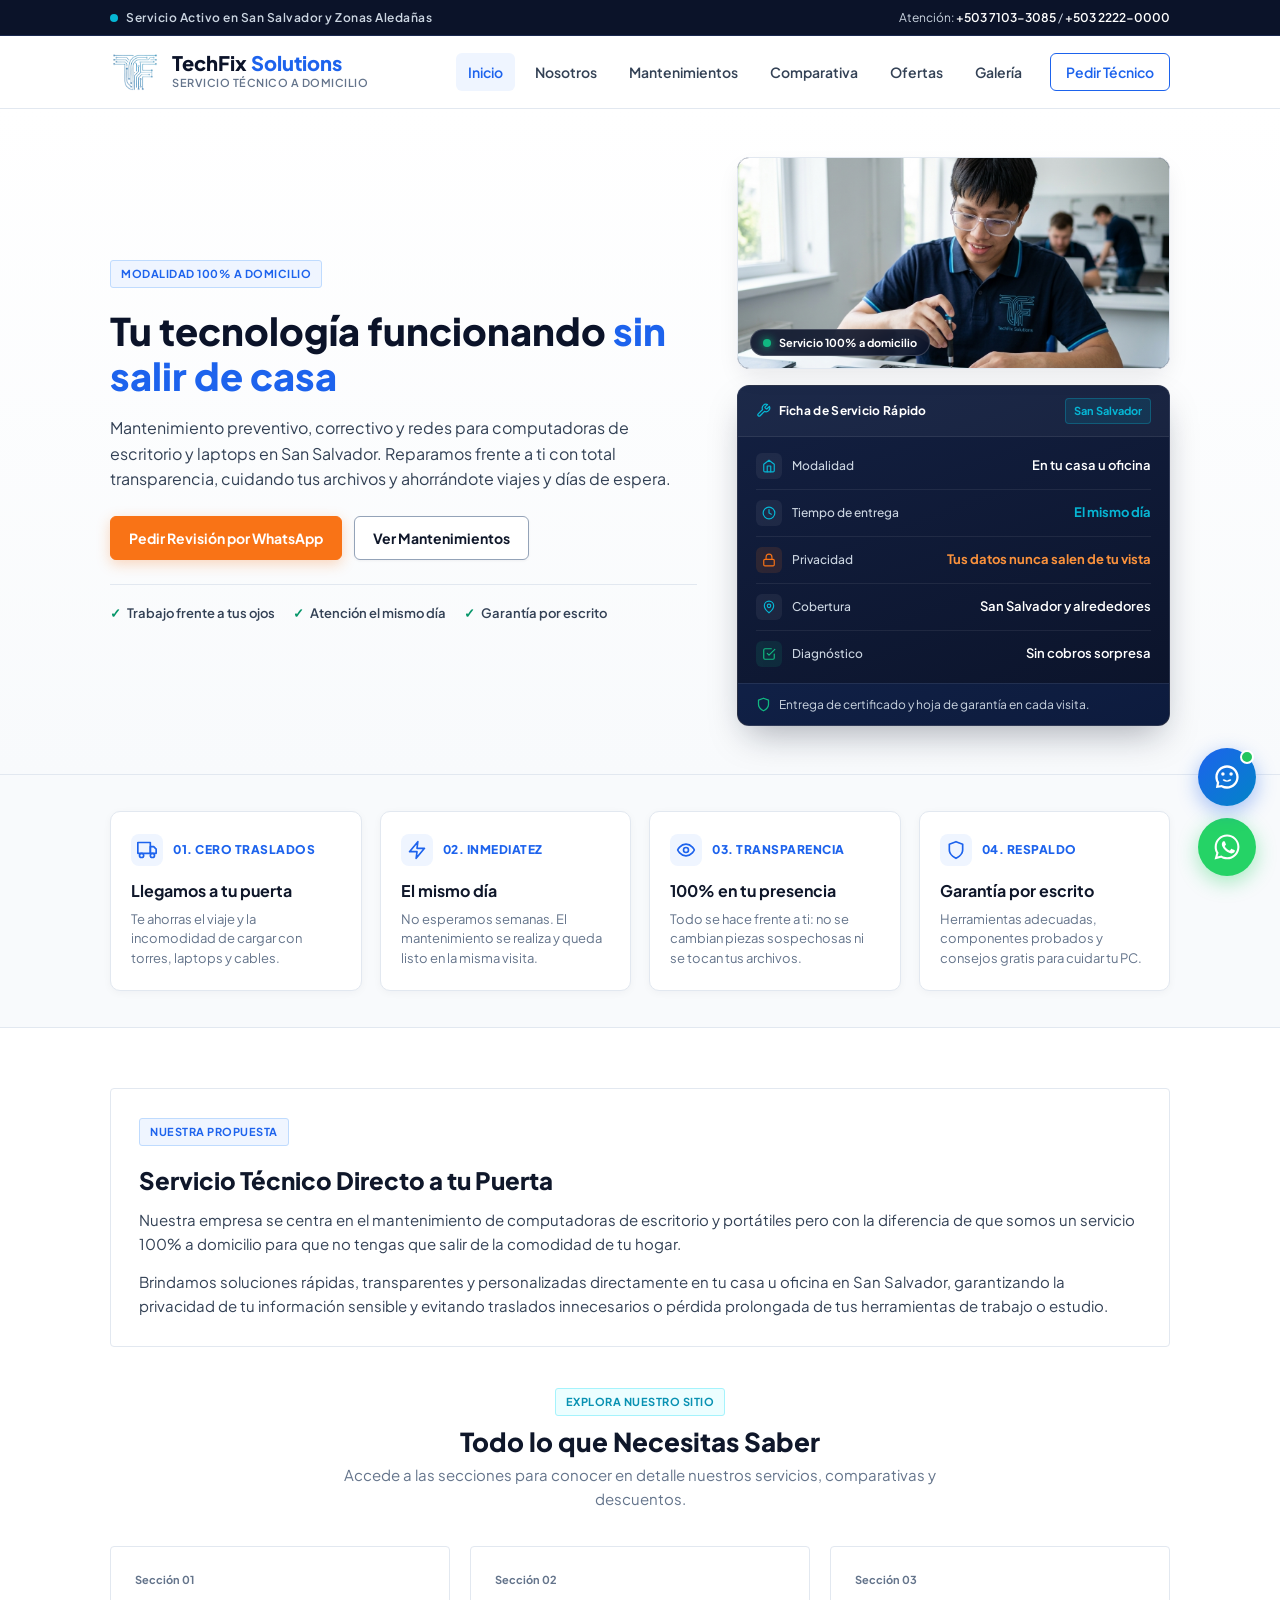
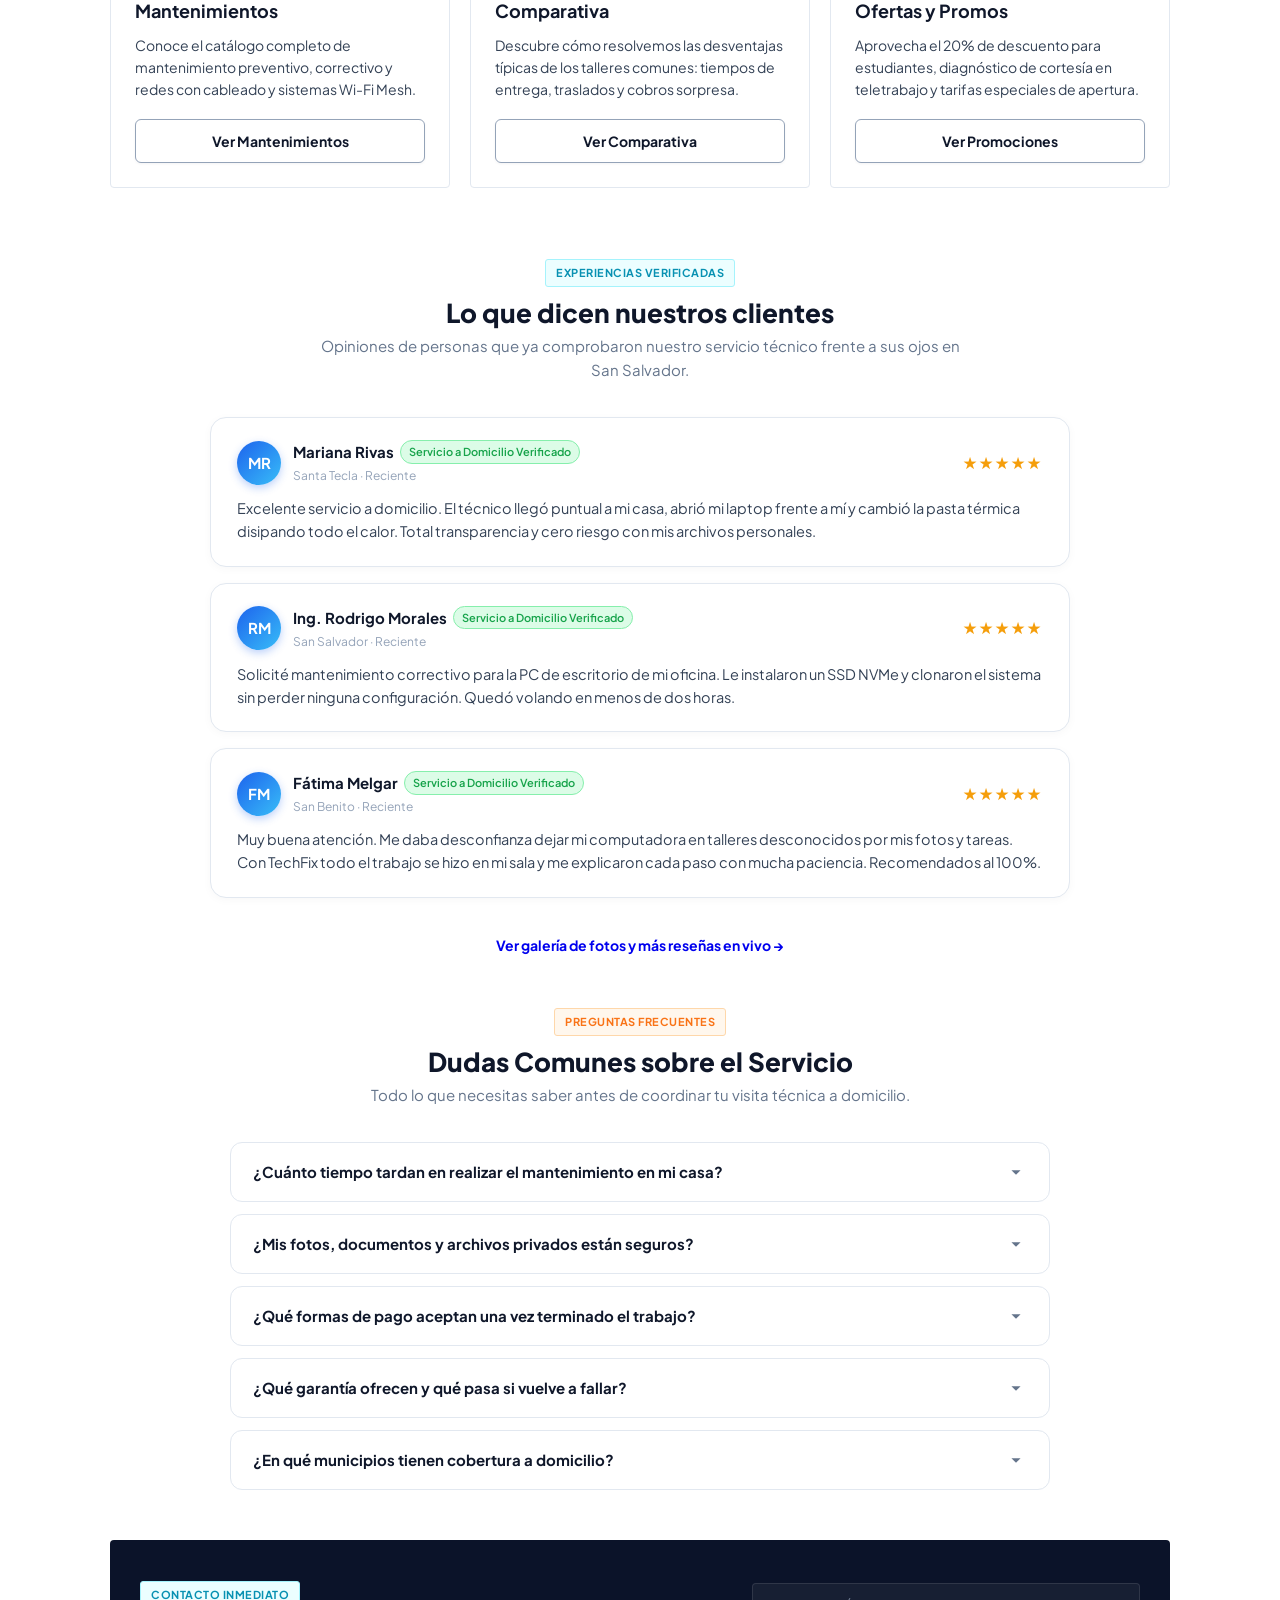
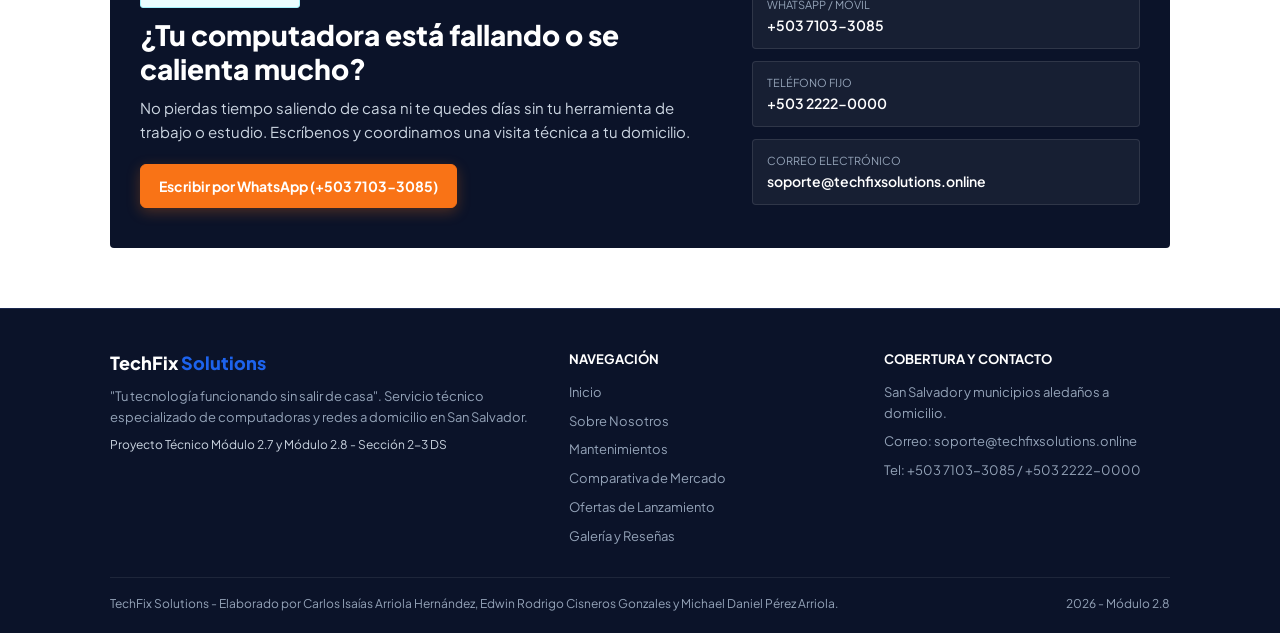
==== commit b351d402: "Actualizar correo de contacto a soporte@techfixsolutions.online" ====
--- a/index.html
+++ b/index.html
@@ -3,7 +3,9 @@
 <head>
     <meta charset="UTF-8">
     <meta name="viewport" content="width=device-width, initial-scale=1.0">
+    <meta name="google-site-verification" content="MHHh0o4TjbIKSIxWj-iI16rriHfD91cutig-1wkuzFY" />
     <title>TechFix Solutions - Servicio Técnico a Domicilio</title>
+    <link rel="icon" type="image/png" href="img/logo.png">
     <link rel="stylesheet" href="styles.css">
 </head>
 <body>
@@ -407,10 +409,10 @@
                             <div class="contacto-dato-valor">+503 2222-0000</div>
                         </div>
                     </a>
-                    <a href="mailto:soporte.techfix.sv@gmail.com" class="contacto-fila">
+                    <a href="mailto:soporte@techfixsolutions.online" class="contacto-fila">
                         <div>
                             <div class="contacto-dato-titulo">Correo Electrónico</div>
-                            <div class="contacto-dato-valor">soporte.techfix.sv@gmail.com</div>
+                            <div class="contacto-dato-valor">soporte@techfixsolutions.online</div>
                         </div>
                     </a>
                 </div>
@@ -447,7 +449,7 @@
                     <h4>Cobertura y Contacto</h4>
                     <ul class="pie-lista">
                         <li>San Salvador y municipios aledaños a domicilio.</li>
-                        <li>Correo: soporte.techfix.sv@gmail.com</li>
+                        <li>Correo: soporte@techfixsolutions.online</li>
                         <li>Tel: +503 7103-3085 / +503 2222-0000</li>
                     </ul>
                 </div>
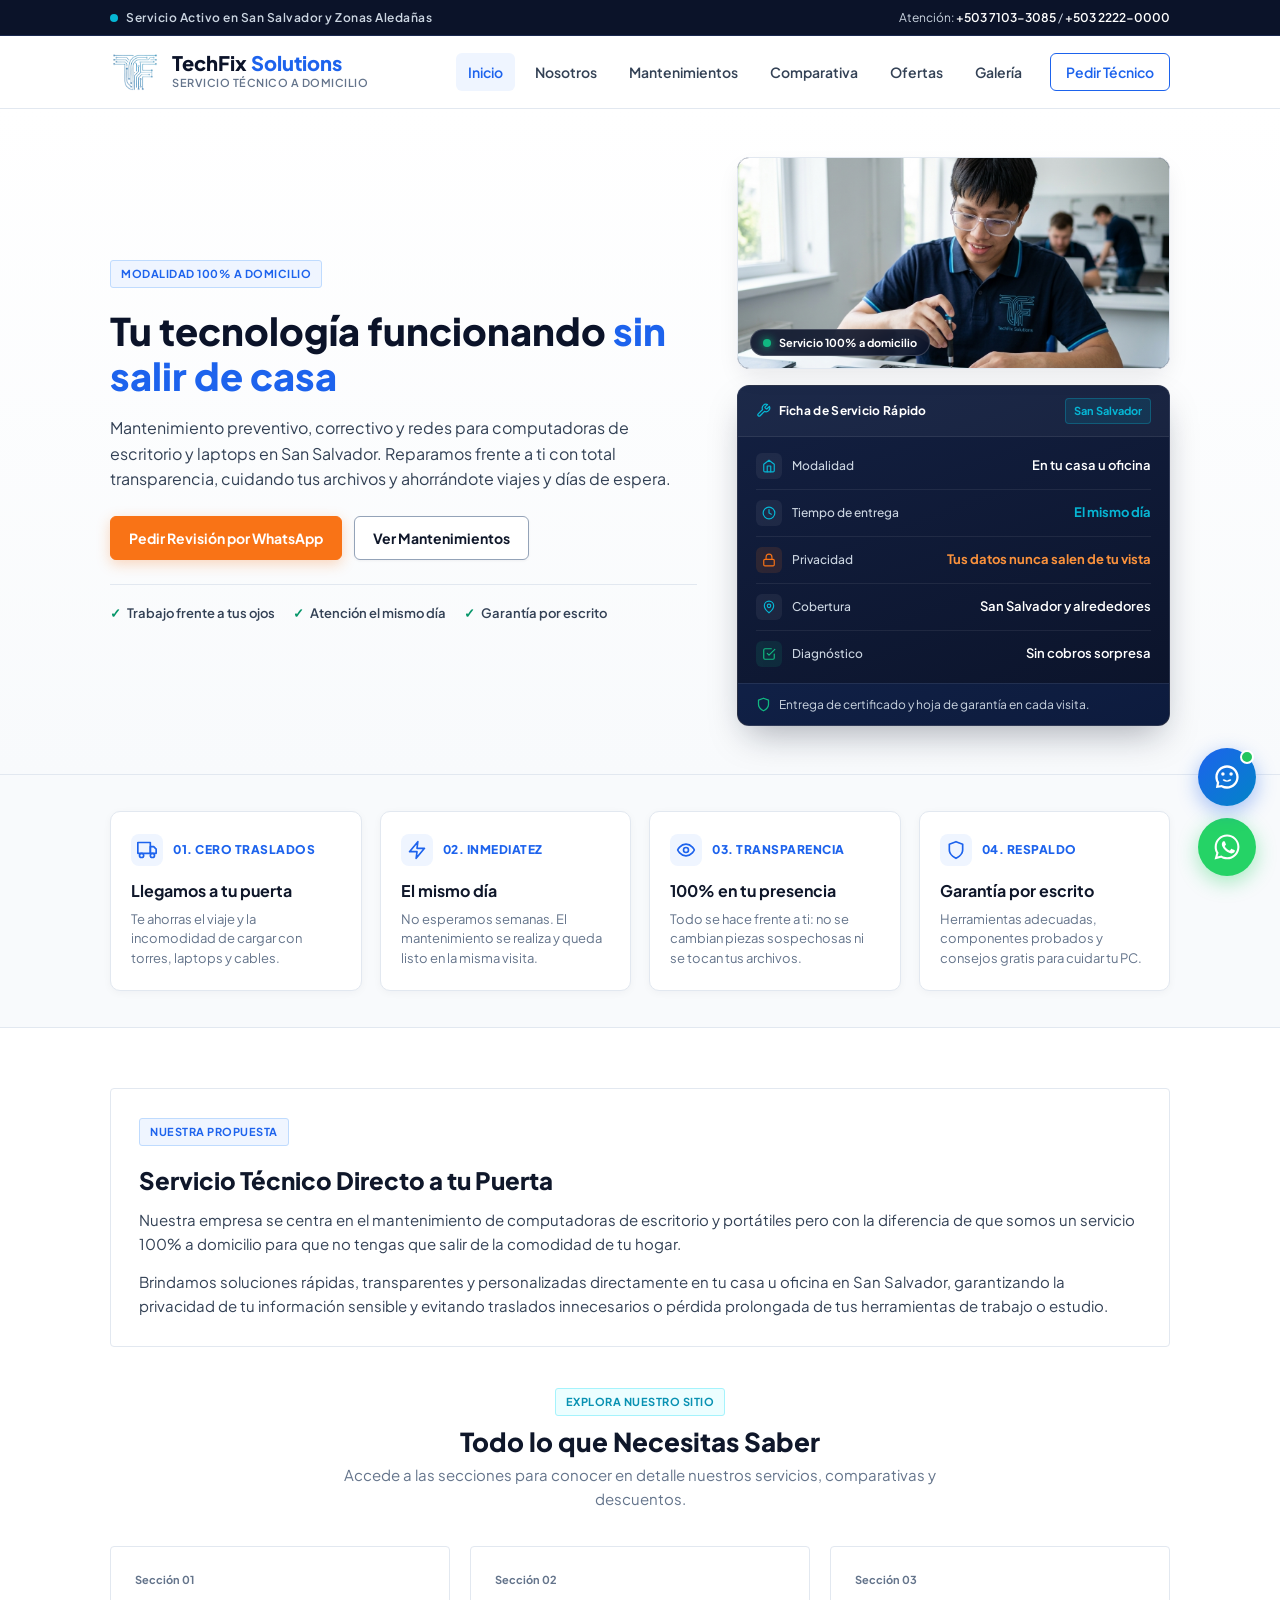
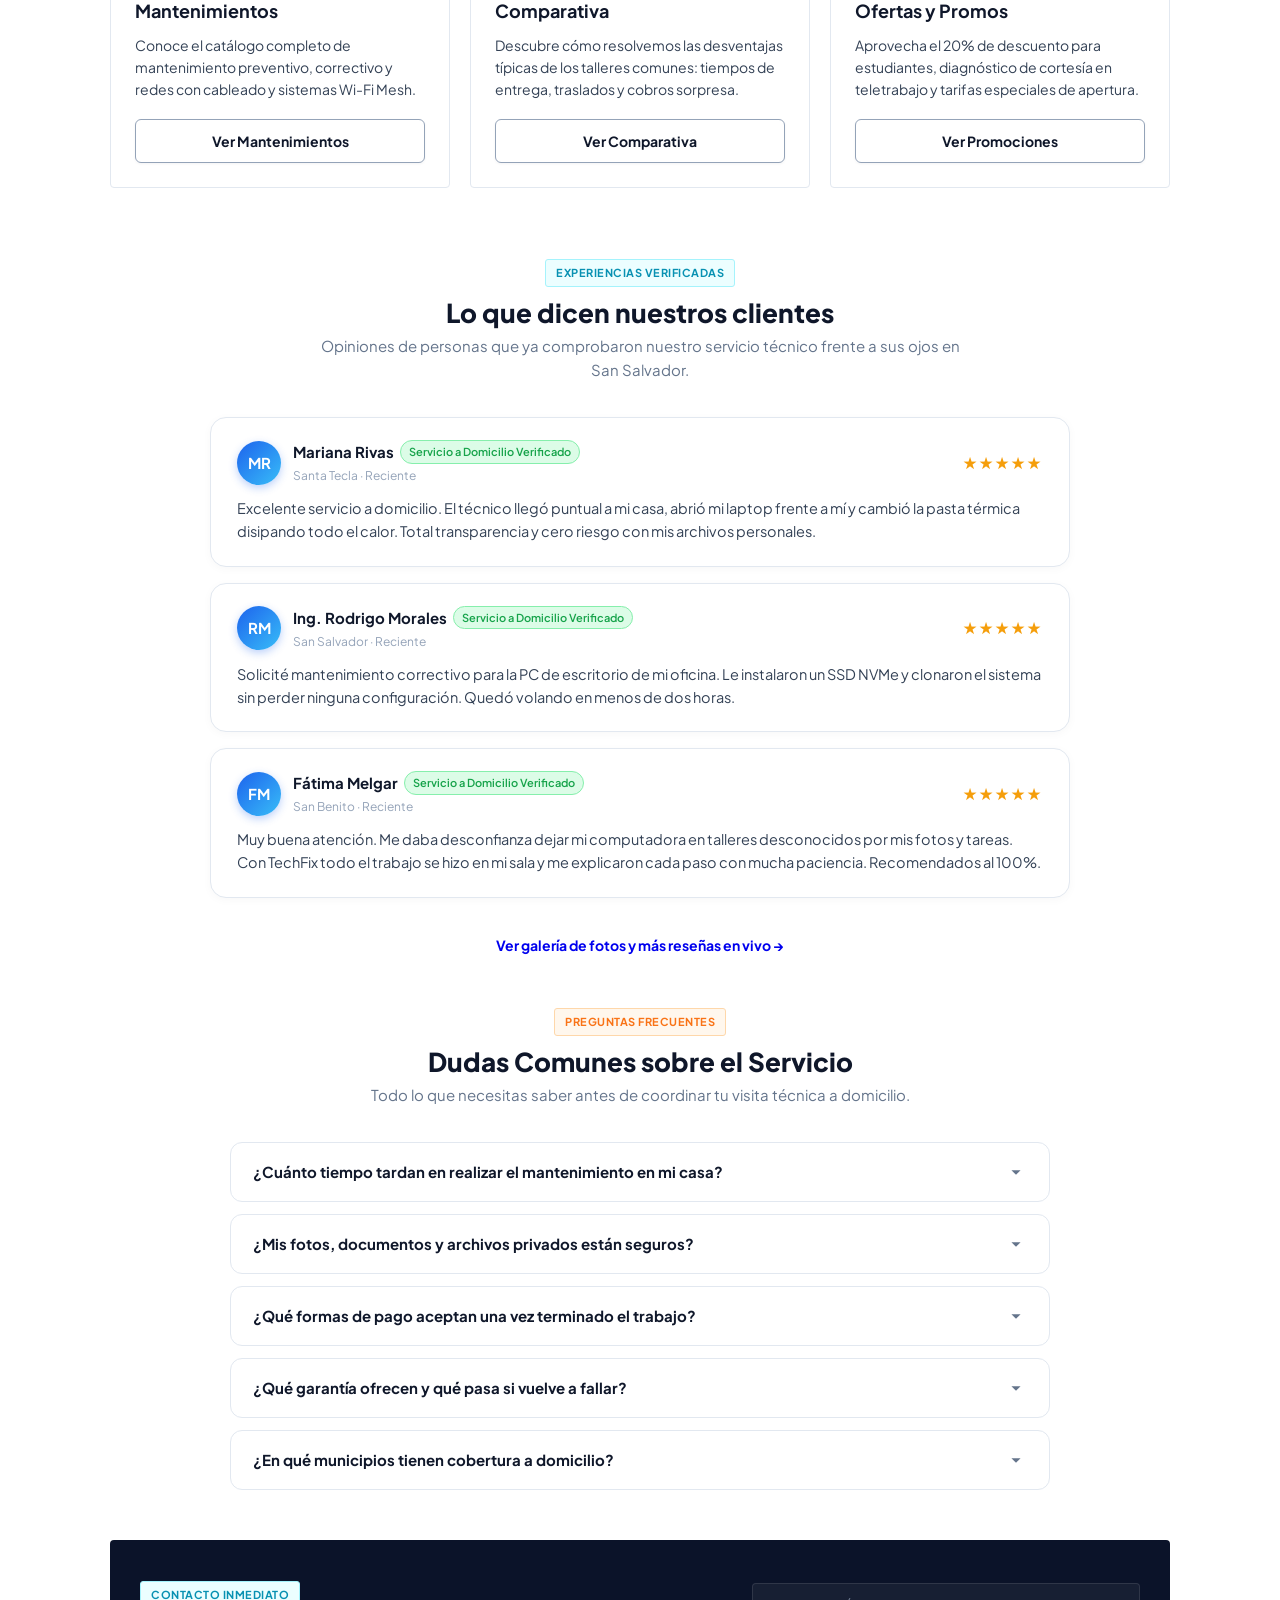
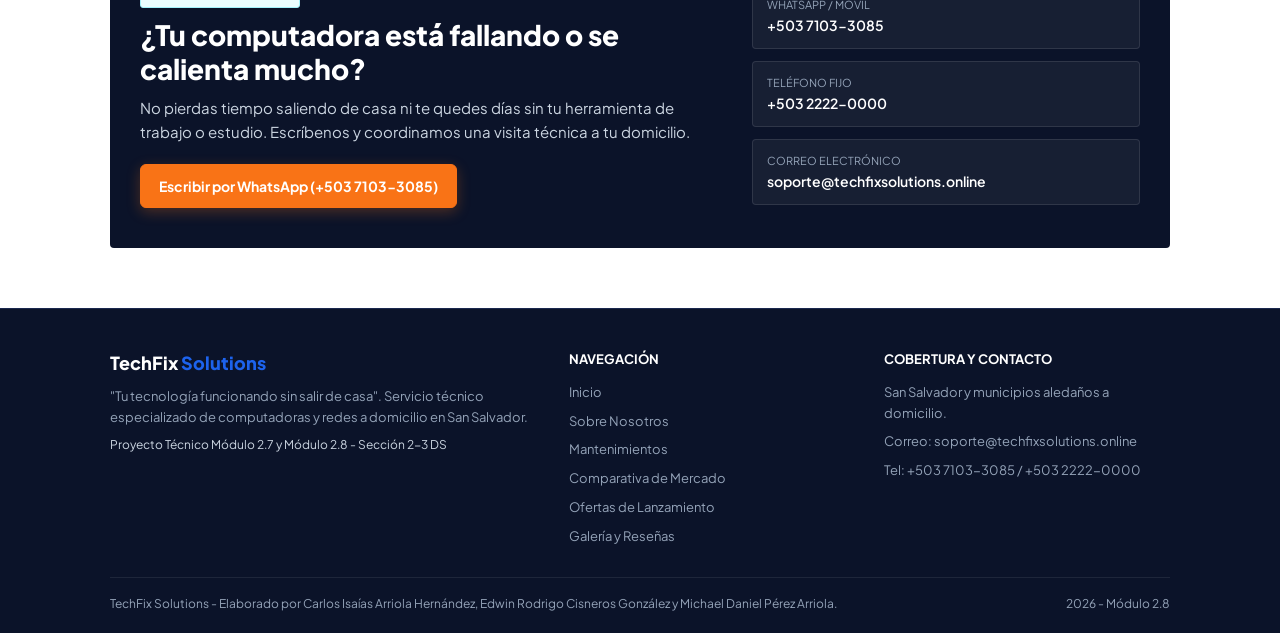
==== commit 9e21998b: "corrección de apellido" ====
--- a/index.html
+++ b/index.html
@@ -456,7 +456,7 @@
             </div>
 
             <div class="pie-abajo">
-                <div>TechFix Solutions - Elaborado por Carlos Isaías Arriola Hernández, Edwin Rodrigo Cisneros Gonzales y Michael Daniel Pérez Arriola.</div>
+                <div>TechFix Solutions - Elaborado por Carlos Isaías Arriola Hernández, Edwin Rodrigo Cisneros González y Michael Daniel Pérez Arriola.</div>
                 <div>2026 - Módulo 2.8</div>
             </div>
         </div>
